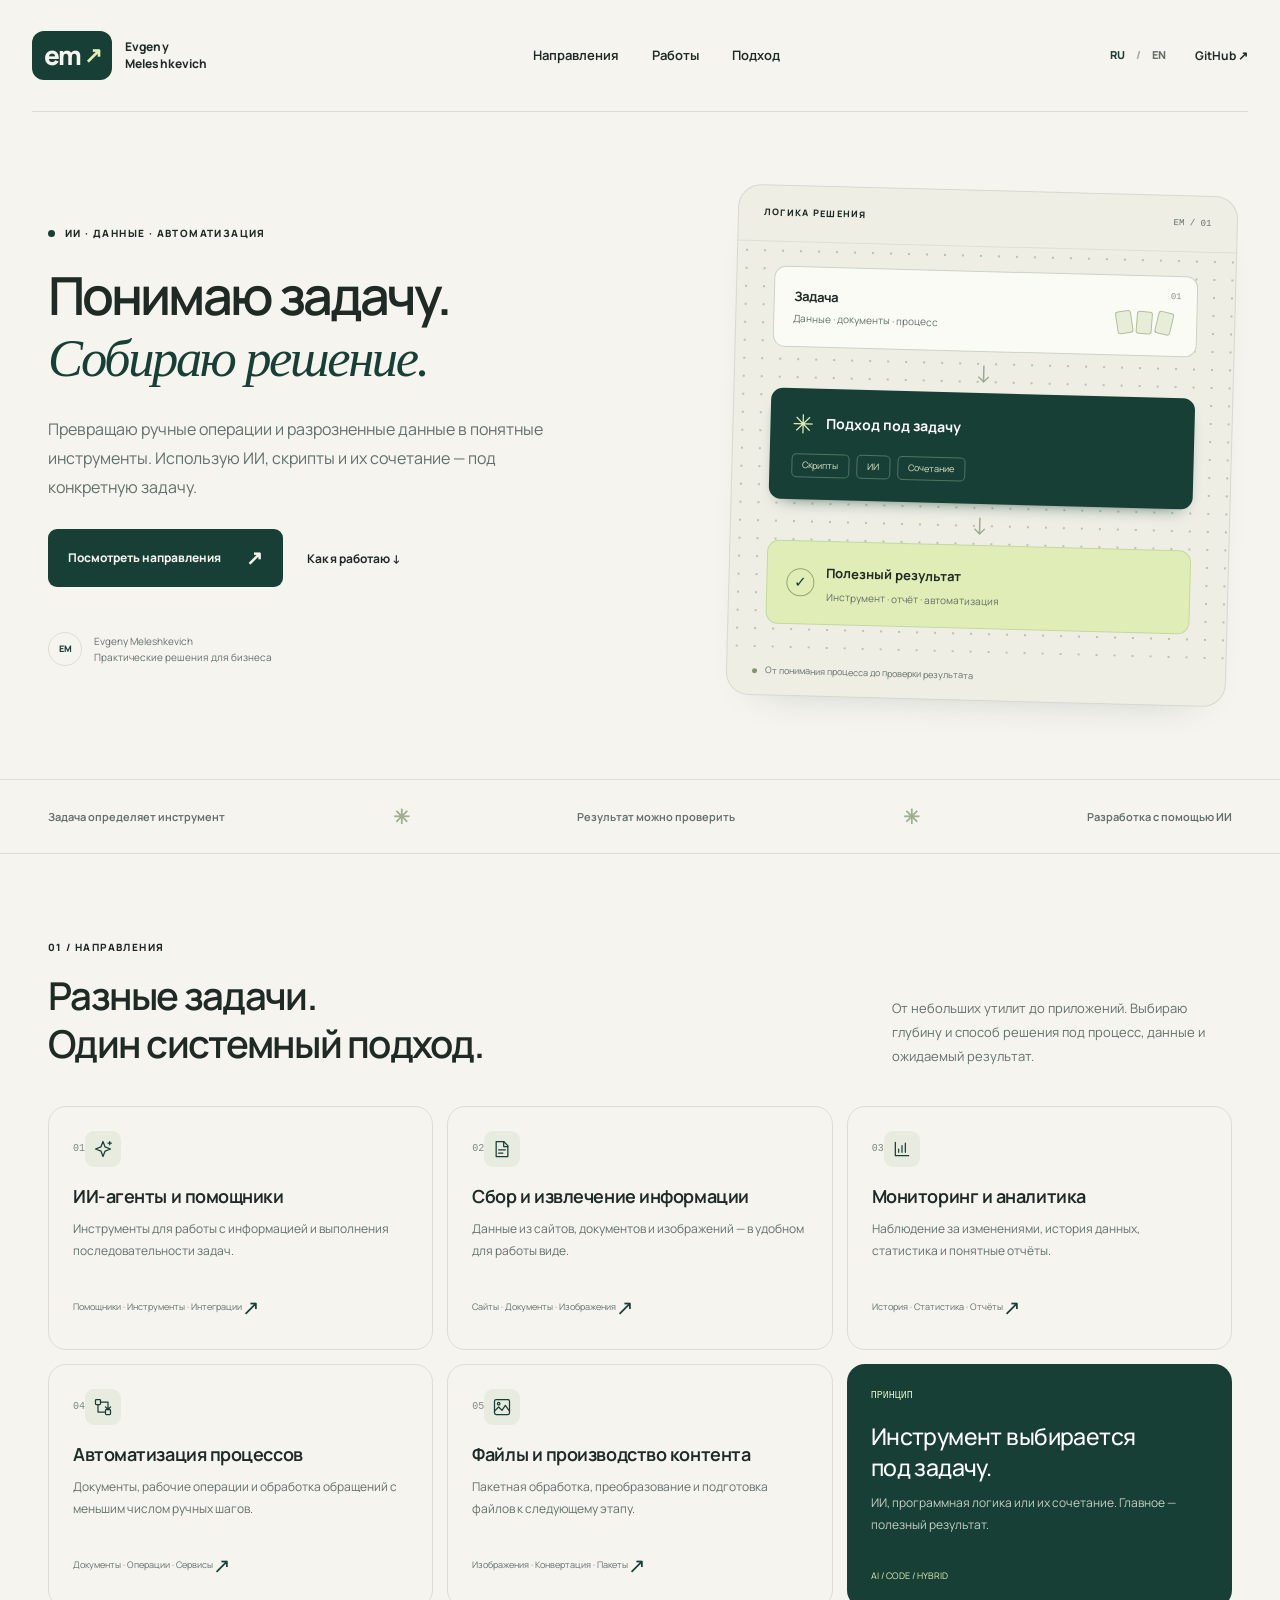
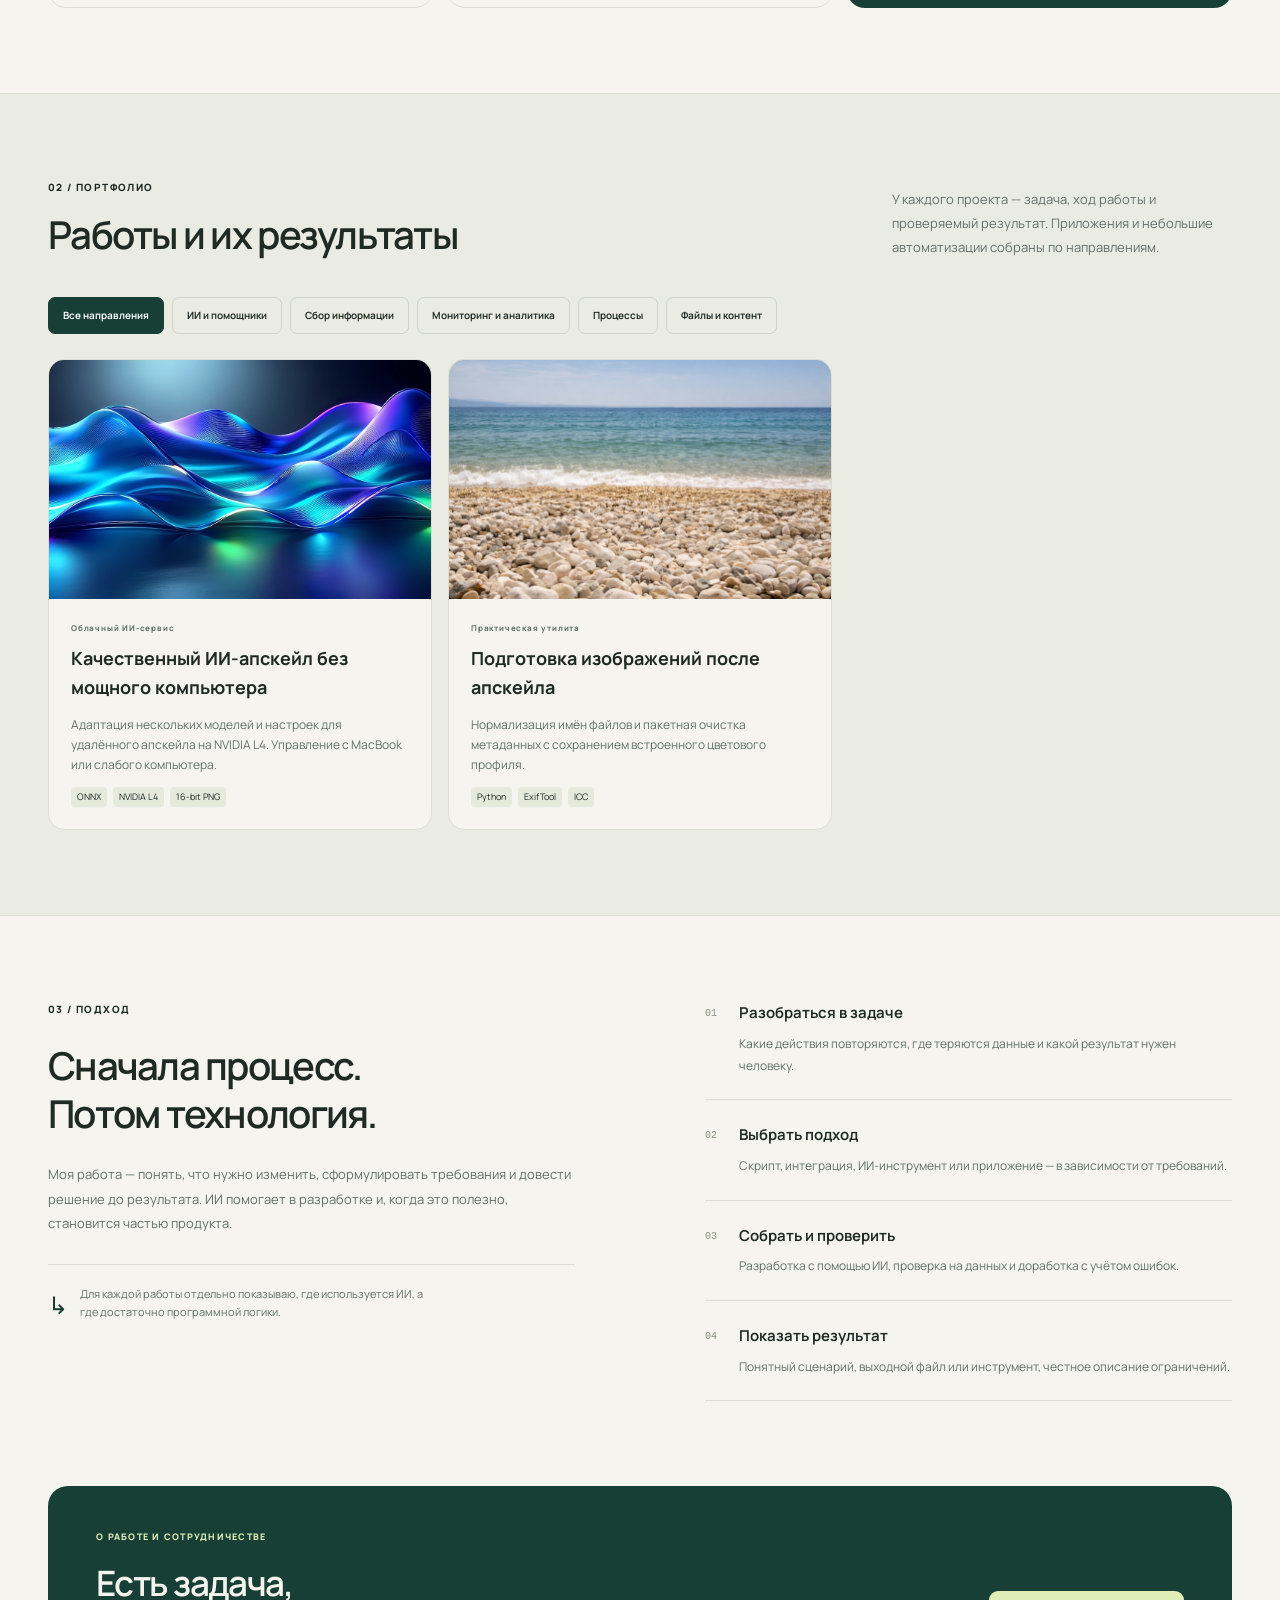
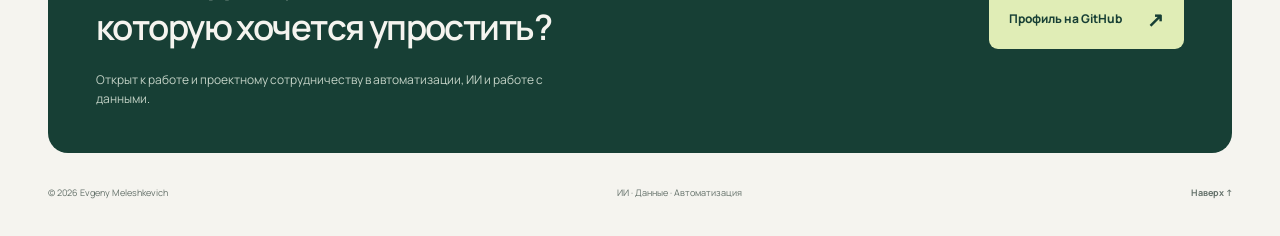
==== index.html @ fd805bd7 "Fix portfolio wording and add shared zoomable image viewer" ====
<!doctype html>
<html lang="ru"><head><meta charset="utf-8"><meta name="viewport" content="width=device-width,initial-scale=1"><meta name="theme-color" content="#f5f4ef"><title>Evgeny Meleshkevich — AI, Data & Automation</title><meta name="description" content="Евгений Мелешкевич. ИИ-инструменты, сбор данных, аналитика и автоматизация рабочих процессов."><link rel="canonical" href="https://evgeny-meleshkevich.github.io/"><link rel="icon" href="assets/favicon.svg" type="image/svg+xml"><link rel="stylesheet" href="style.css"><script src="projects.js" defer></script><script src="app.js" defer></script><link rel="stylesheet" href="image-viewer.css"><script src="image-viewer.js" defer></script></head>
<body><a class="skip" href="#main" data-i18n="skip">Перейти к содержимому</a>
<header class="header"><a class="brand" href="#" aria-label="Evgeny Meleshkevich"><span class="monogram">em<span>↗</span></span><span class="brand-name">Evgeny<br>Meleshkevich</span></a><nav aria-label="Главная навигация" id="navigation"><a href="#directions" data-i18n="navDirections">Направления</a><a href="#work" data-i18n="navWork">Работы</a><a href="#approach" data-i18n="navApproach">Подход</a></nav><div class="header-actions"><div class="languages" role="group" aria-label="Язык / Language"><button type="button" data-lang="ru" aria-pressed="true">RU</button><span>/</span><button type="button" data-lang="en" aria-pressed="false">EN</button></div><a class="github-link" href="https://github.com/evgeny-meleshkevich" target="_blank" rel="noopener noreferrer">GitHub ↗</a><button class="menu-button" type="button" aria-expanded="false" aria-controls="navigation" aria-label="Открыть меню">☰</button></div></header>
<main id="main"><section class="hero wrap"><div class="hero-copy"><div class="eyebrow"><span class="dot"></span><span data-i18n="eyebrow">ИИ · ДАННЫЕ · АВТОМАТИЗАЦИЯ</span></div><h1><span data-i18n="heroLine1">Понимаю задачу.</span><br><em data-i18n="heroLine2">Собираю решение.</em></h1><p class="intro" data-i18n="intro">Превращаю ручные операции и разрозненные данные в понятные инструменты. Использую ИИ, скрипты и их сочетание — под конкретную задачу.</p><div class="hero-actions"><a class="button primary" href="#directions"><span data-i18n="explore">Посмотреть направления</span><span>↗</span></a><a class="text-link" href="#approach" data-i18n="howWork">Как я работаю ↓</a></div><div class="hero-note"><span class="small-mark">EM</span><span data-i18n="heroNote">Evgeny Meleshkevich<br>Практические решения для бизнеса</span></div></div>
<div class="system-board" aria-label="Схема: задача, подход, результат"><div class="board-header"><span class="eyebrow" data-i18n="boardLabel">ЛОГИКА РЕШЕНИЯ</span><span class="board-index">EM / 01</span></div><div class="board-grid"><div class="flow-node input-node"><span class="node-number">01</span><strong data-i18n="input">Задача</strong><span data-i18n="inputSub">Данные · документы · процесс</span><div class="document-stack" aria-hidden="true"><i></i><i></i><i></i></div></div><div class="flow-connector" aria-hidden="true">↓</div><div class="engine-node"><div class="engine-title"><span class="engine-icon" aria-hidden="true">✳</span><strong data-i18n="engine">Подход под задачу</strong></div><div class="engine-options"><span data-i18n="scripts">Скрипты</span><span data-i18n="ai">ИИ</span><span data-i18n="hybrid">Сочетание</span></div></div><div class="flow-connector" aria-hidden="true">↓</div><div class="flow-node output-node"><span class="check-icon" aria-hidden="true">✓</span><div><strong data-i18n="output">Полезный результат</strong><span data-i18n="outputSub">Инструмент · отчёт · автоматизация</span></div></div></div><div class="board-footer"><span class="pulse" aria-hidden="true"></span><span data-i18n="boardFooter">От понимания процесса до проверки результата</span></div></div></section>
<div class="principle-strip"><div class="wrap strip-inner"><span data-i18n="principle1">Задача определяет инструмент</span><span class="star" aria-hidden="true">✳</span><span data-i18n="principle2">Результат можно проверить</span><span class="star" aria-hidden="true">✳</span><span data-i18n="principle3">Разработка с помощью ИИ</span></div></div>
<section class="section wrap" id="directions"><div class="section-heading"><div><p class="eyebrow" data-i18n="directionsEyebrow">01 / НАПРАВЛЕНИЯ</p><h2 data-i18n="directionsTitle">Разные задачи.<br>Один системный подход.</h2></div><p class="section-intro" data-i18n="directionsIntro">От небольших утилит до приложений. Выбираю глубину и способ решения под процесс, данные и ожидаемый результат.</p></div><div class="category-grid" id="categories"></div></section>
<section class="work-section" id="work"><div class="wrap section"><div class="section-heading"><div><p class="eyebrow" data-i18n="workEyebrow">02 / ПОРТФОЛИО</p><h2 data-i18n="workTitle">Работы и их результаты</h2></div><p class="section-intro" data-i18n="workIntro">У каждого проекта — задача, ход работы и проверяемый результат. Приложения и небольшие автоматизации собраны по направлениям.</p></div><div class="filters" id="filters" role="group" aria-label="Фильтр работ"></div><div id="project-list" class="project-list"></div><div id="empty-state" class="empty-state"><div class="empty-symbol" aria-hidden="true">↗</div><div><h3 id="empty-title" data-i18n="emptyTitle">Кейсы готовятся к публикации</h3><p id="empty-copy" data-i18n="emptyCopy">Здесь появятся описания работ, реальные экраны и результаты. Можно выбрать направление выше.</p></div><span class="empty-label" data-i18n="emptyLabel">ПОПОЛНЯЕТСЯ ПОЭТАПНО</span></div>
</div></section>
<section class="section wrap approach" id="approach"><div class="approach-intro"><p class="eyebrow" data-i18n="approachEyebrow">03 / ПОДХОД</p><h2 data-i18n="approachTitle">Сначала процесс.<br>Потом технология.</h2><p data-i18n="approachIntro">Моя работа — понять, что нужно изменить, сформулировать требования и довести решение до результата. ИИ помогает в разработке и, когда это полезно, становится частью продукта.</p><div class="method-note"><span aria-hidden="true">↳</span><p data-i18n="methodNote">Для каждой работы отдельно показываю, где используется ИИ, а где достаточно программной логики.</p></div></div><ol class="steps"><li><span>01</span><div><h3 data-i18n="step1Title">Разобраться в задаче</h3><p data-i18n="step1Copy">Какие действия повторяются, где теряются данные и какой результат нужен человеку.</p></div></li><li><span>02</span><div><h3 data-i18n="step2Title">Выбрать подход</h3><p data-i18n="step2Copy">Скрипт, интеграция, ИИ-инструмент или приложение — в зависимости от требований.</p></div></li><li><span>03</span><div><h3 data-i18n="step3Title">Собрать и проверить</h3><p data-i18n="step3Copy">Разработка с помощью ИИ, проверка на данных и доработка с учётом ошибок.</p></div></li><li><span>04</span><div><h3 data-i18n="step4Title">Показать результат</h3><p data-i18n="step4Copy">Понятный сценарий, выходной файл или инструмент, честное описание ограничений.</p></div></li></ol></section>
<section class="contact wrap"><div><p class="eyebrow" data-i18n="contactEyebrow">О РАБОТЕ И СОТРУДНИЧЕСТВЕ</p><h2 data-i18n="contactTitle">Есть задача,<br>которую хочется упростить?</h2><p data-i18n="contactCopy">Открыт к работе и проектному сотрудничеству в автоматизации, ИИ и работе с данными.</p></div><a class="button primary" href="https://github.com/evgeny-meleshkevich" target="_blank" rel="noopener noreferrer"><span data-i18n="githubProfile">Профиль на GitHub</span><span>↗</span></a></section></main>
<footer class="wrap footer"><span>© 2026 Evgeny Meleshkevich</span><span data-i18n="footerLabel">ИИ · Данные · Автоматизация</span><a href="#" data-i18n="backTop">Наверх ↑</a></footer>
<dialog id="format-dialog" aria-labelledby="dialog-title"><div class="dialog-header"><span class="eyebrow" data-i18n="dialogLabel">СТРУКТУРА БУДУЩЕГО КЕЙСА</span><button id="close-dialog" type="button" aria-label="Закрыть">✕</button></div><h2 id="dialog-title"></h2><p id="dialog-description"></p><ol id="dialog-steps"></ol><p class="dialog-footnote" data-i18n="dialogFootnote">Это пример структуры. Здесь нет вымышленных клиентов, показателей или результатов.</p></dialog><noscript><p class="wrap">JavaScript is required for category filters and language switching. / Для фильтров и переключения языка нужен JavaScript.</p></noscript></body></html>
---- style.css ----
@import url('https://fonts.googleapis.com/css2?family=Manrope:wght@400;500;600;650;700;750;800&display=swap');

:root{
--paper:#f5f4ef;
--ink:#202a25;
--muted:#637069;
--green:#173f35;
--lime:#e0edb6;
--line:#dcded5;
--white:#fff;
--radius:18px}
*{
box-sizing:border-box}
html{
scroll-behavior:smooth;
scroll-padding-top:100px}
body{
margin:0;
background:var(--paper);
color:var(--ink);
font-family:Manrope,Arial,sans-serif;
font-size:15px;
line-height:1.65}
button,a{
-webkit-tap-highlight-color:transparent}
button{
font:inherit;
color:inherit;
cursor:pointer}
a{
color:inherit;
text-decoration:none}
button:focus-visible,a:focus-visible{
outline:3px solid #b78035;
outline-offset:5px}
button{
touch-action:manipulation}
.wrap{
width:min(1240px,calc(100% - 96px));
margin:auto}
.header{
width:min(1344px,calc(100% - 64px));
margin:auto;
display:flex;
align-items:center;
justify-content:space-between;
height:112px;
border-bottom:1px solid var(--line);
gap:30px}
.brand{
display:flex;
align-items:center;
gap:13px}
.monogram{
display:flex;
align-items:center;
gap:4px;
font-size:26px;
font-weight:800;
letter-spacing:-2px;
background:var(--green);
color:var(--paper);
padding:0 12px;
border-radius:12px;
height:49px}
.monogram span{
color:var(--lime);
font-size:22px}
.brand-name{
font-size:12px;
font-weight:750;
line-height:1.4;
letter-spacing:.01em}
nav{
display:flex;
gap:33px;
font-size:13px;
font-weight:650}
nav a:hover,.text-link:hover,.footer a:hover{
color:#39765c}
.header-actions{
display:flex;
align-items:center;
gap:25px}
.languages{
display:flex;
align-items:center;
gap:7px;
font-size:11px;
font-weight:800}
.languages button{
padding:7px 4px;
background:none;
border:none;
color:var(--muted)}
.languages button[aria-pressed=true]{
color:var(--green)}
.languages span{
color:#a1a89c}
.github-link{
font-weight:700;
font-size:12px}
.menu-button{
display:none;
border:1px solid var(--line);
background:transparent;
border-radius:8px;
width:40px;
height:40px}
.skip{
position:fixed;
left:16px;
top:-80px;
padding:10px 16px;
background:var(--green);
color:white;
z-index:20}
.skip:focus{
top:16px}
.hero{
display:grid;
grid-template-columns:1.23fr 1fr;
gap:70px;
padding-top:78px;
padding-bottom:78px;
align-items:center}
.eyebrow{
font-size:10px;
font-weight:800;
letter-spacing:.14em;
text-transform:uppercase;
margin:0 0 24px;
display:flex;
align-items:center;
gap:10px}
.dot{
height:7px;
width:7px;
background:var(--green);
border-radius:50%}
h1{
font-size:clamp(42px,4.1vw,61px);
letter-spacing:-.055em;
line-height:1.16;
font-weight:600;
margin:0 0 26px}
h1 em{
font-family:Georgia,serif;
font-weight:400;
letter-spacing:-.045em;
color:var(--green)}
.intro{
color:var(--muted);
font-size:16px;
max-width:520px;
line-height:1.8;
margin:0 0 28px}
.hero-actions{
display:flex;
align-items:center;
gap:24px}
.button{
display:inline-flex;
align-items:center;
justify-content:space-between;
gap:25px;
border-radius:9px;
padding:15px 20px;
font-size:12px;
font-weight:750;
line-height:1.4;
transition:transform .2s,background .2s}
.button.primary{
background:var(--green);
color:var(--paper)}
.button:hover{
transform:translateY(-2px);
background:#285646}
.button span:last-child{
font-size:20px}
.text-link{
font-size:12px;
font-weight:700}
.hero-note{
margin-top:45px;
display:flex;
align-items:center;
gap:12px;
font-size:10px;
color:var(--muted);
line-height:1.6}
.small-mark{
height:34px;
width:34px;
border:1px solid var(--line);
border-radius:50%;
display:grid;
place-items:center;
font-size:9px;
font-weight:800;
color:var(--green)}
.system-board{
border:1px solid #d6d9ce;
border-radius:23px;
background:#eeeee5;
overflow:hidden;
transform:rotate(1.5deg);
box-shadow:0 20px 45px -35px #263d3155}
.board-header,.board-footer{
display:flex;
justify-content:space-between;
align-items:center;
padding:20px 25px}
.board-header{
border-bottom:1px solid #dce0d1}
.board-header .eyebrow{
margin:0;
font-size:9px}
.board-index{
font-size:9px;
font-family:monospace;
color:var(--muted)}
.board-grid{
padding:24px 37px;
background-image:radial-gradient(#b8c2b1 1px,transparent 1px);
background-size:18px 18px;
display:flex;
flex-direction:column;
align-items:center}
.flow-node{
width:100%;
position:relative;
border:1px solid #cbd4c5;
border-radius:12px;
padding:19px;
background:#fafbf5;
display:flex;
flex-direction:column}
.flow-node strong{
font-size:13px}
.flow-node span:not(.node-number):not(.check-icon){
font-size:10px;
color:var(--muted);
display:block;
margin-top:3px}
.node-number{
font-family:monospace;
color:#8a9588;
font-size:9px;
position:absolute;
right:15px;
top:13px}
.document-stack{
position:absolute;
right:24px;
bottom:21px;
display:flex;
gap:4px}
.document-stack i{
width:16px;
height:23px;
border:1px solid #b2be9d;
background:#e8edda;
border-radius:3px;
transform:rotate(-10deg)}
.document-stack i:nth-child(2){
transform:rotate(3deg)}
.document-stack i:nth-child(3){
transform:rotate(12deg)}
.flow-connector{
font-size:24px;
line-height:1.7;
color:#9baa92}
.engine-node{
background:var(--green);
color:var(--white);
border-radius:12px;
width:100%;
padding:22px;
box-shadow:0 8px 18px -12px var(--green)}
.engine-title{
display:flex;
align-items:center;
gap:12px;
font-size:14px}
.engine-icon{
font-size:26px;
color:var(--lime);
line-height:1}
.engine-options{
display:flex;
gap:7px;
margin-top:17px;
flex-wrap:wrap}
.engine-options span{
font-size:9px;
border:1px solid #537264;
border-radius:5px;
padding:4px 10px;
color:#dbe6cc}
.output-node{
display:flex;
flex-direction:row;
gap:12px;
align-items:center;
background:var(--lime);
border-color:#c7d7a0}
.check-icon{
width:28px;
height:28px;
border:1px solid #91aa68;
border-radius:50%;
display:grid;
place-items:center;
color:var(--green);
font-size:15px}
.board-footer{
justify-content:flex-start;
gap:8px;
font-size:9px;
color:var(--muted);
padding:16px 25px}
.pulse{
height:5px;
width:5px;
border-radius:50%;
background:#7c9862}
.principle-strip{
border-top:1px solid var(--line);
border-bottom:1px solid var(--line)}
.strip-inner{
display:flex;
justify-content:space-between;
align-items:center;
gap:20px;
padding-top:20px;
padding-bottom:20px;
font-size:11px;
font-weight:650;
color:var(--muted)}
.star{
font-size:20px;
color:#a1af91}
.section{
padding-top:85px;
padding-bottom:85px}
.section-heading{
display:flex;
align-items:flex-end;
justify-content:space-between;
gap:70px;
margin-bottom:38px}
.section-heading .eyebrow{
margin-bottom:16px}
h2{
font-size:clamp(29px,3vw,41px);
letter-spacing:-.045em;
font-weight:600;
line-height:1.25;
margin:0}
.section-intro{
max-width:340px;
font-size:13px;
color:var(--muted);
margin:0;
line-height:1.85}
.category-grid{
display:grid;
grid-template-columns:repeat(3,1fr);
gap:14px}
.category-card{
border:1px solid var(--line);
background:transparent;
text-align:left;
border-radius:var(--radius);
padding:24px;
min-height:244px;
display:flex;
flex-direction:column;
transition:background .2s,transform .2s,border-color .2s}
.category-card:hover{
background:#fff;
transform:translateY(-3px);
border-color:#96ad99}
.category-top{
display:flex;
align-items:center;
justify-content:space-between}
.category-number{
font-family:monospace;
font-size:10px;
color:#7d8a7f}
.category-icon{
width:36px;
height:36px;
background:#e8ebe0;
border-radius:9px;
display:grid;
place-items:center;
color:var(--green)}
.category-icon svg{
width:20px;
height:20px}
.category-card h3{
font-size:18px;
line-height:1.4;
letter-spacing:-.025em;
margin:17px 0 9px;
font-weight:650}
.category-card p{
font-size:12px;
color:var(--muted);
margin:0;
line-height:1.8}
.category-bottom{
margin-top:auto;
padding-top:18px;
display:flex;
align-items:center;
justify-content:space-between;
font-size:9px;
color:var(--muted)}
.category-bottom span:last-child{
font-size:21px;
color:var(--green)}
.category-note{
border:none;
background:var(--green);
color:white;
cursor:default}
.category-note:hover{
background:var(--green);
transform:none}
.category-note .category-number{
color:var(--lime)}
.category-note h3{
font-size:23px;
line-height:1.35;
font-weight:500}
.category-note p{
color:#c3d1c6}
.category-note .category-bottom{
color:var(--lime)}
.work-section{
background:#eaece3;
border-block:1px solid var(--line)}
.filters{
display:flex;
gap:8px;
flex-wrap:wrap;
margin-bottom:25px}
.filter{
border:1px solid #cdd3c6;
border-radius:7px;
background:transparent;
padding:9px 14px;
font-size:10px;
font-weight:650}
.filter[aria-pressed=true]{
background:var(--green);
color:white;
border-color:var(--green)}
.filter:hover{
border-color:var(--green)}
.empty-state{
border:1px dashed #bdc7b5;
display:flex;
align-items:center;
padding:26px;
gap:20px;
border-radius:14px}
.empty-symbol{
width:45px;
height:45px;
flex-shrink:0;
background:#dde3d4;
border-radius:12px;
font-size:25px;
display:grid;
place-items:center;
color:var(--green)}
.empty-state h3{
font-size:15px;
font-weight:650;
margin:0 0 4px}
.empty-state p{
font-size:11px;
color:var(--muted);
margin:0}
.empty-label{
margin-left:auto;
font-size:8px;
letter-spacing:.1em;
color:var(--muted);
white-space:nowrap}
.format-heading{
display:flex;
justify-content:space-between;
align-items:center;
gap:25px;
margin:43px 0 17px}
.format-heading h3{
margin:0;
font-size:14px;
font-weight:650}
.format-heading>span{
font-size:10px;
color:var(--muted)}
.format-grid{
display:grid;
grid-template-columns:1.25fr 1fr 1fr;
gap:16px}
.format-card{
padding:0;
border:1px solid #d0d6c8;
border-radius:16px;
text-align:left;
overflow:hidden;
background:#f8f9f3;
transition:transform .2s,box-shadow .2s;
display:flex;
flex-direction:column}
.format-card:hover{
transform:translateY(-4px);
box-shadow:0 10px 24px -15px #173f3555}
.sample-visual{
height:185px;
position:relative;
overflow:hidden;
display:flex;
align-items:center;
justify-content:center;
gap:15px}
.visual-label{
position:absolute;
bottom:10px;
left:15px;
font-size:7px;
letter-spacing:.12em;
color:#687c62}
.case-visual{
background:#dae3cc;
padding:25px 25px 31px;
gap:0}
.mini-sidebar{
width:36px;
height:100%;
background:#21493d;
border-radius:7px 0 0 7px;
padding:15px 9px;
display:flex;
flex-direction:column;
gap:10px}
.mini-sidebar i{
width:100%;
height:4px;
background:#608371;
border-radius:3px}
.mini-sidebar i:first-child{
background:#c8d9a0;
width:12px;
height:12px;
margin-bottom:8px}
.mini-main{
height:100%;
width:78%;
background:#f8faf3;
padding:15px;
border-radius:0 7px 7px 0}
.mini-title{
height:6px;
width:50%;
background:#becbb1;
border-radius:3px}
.mini-stats{
display:flex;
gap:7px;
margin:13px 0}
.mini-stats i{
height:25px;
width:33%;
background:#e4ebd8;
border-radius:4px}
.mini-chart{
display:flex;
align-items:flex-end;
gap:6px;
height:38px}
.mini-chart i{
background:#779663;
width:12%;
height:50%;
border-radius:2px 2px 0 0}
.mini-chart i:nth-child(2n){
height:65%}
.mini-chart i:nth-child(3n){
height:88%}
.mini-chart i:last-child{
height:100%;
background:var(--green)}
.integration-visual{
background:#e1e6e3}
.connector-box{
width:60px;
height:60px;
border:1px solid #aabcae;
background:#f9fbf7;
border-radius:14px;
display:grid;
place-items:center;
font-size:13px;
font-weight:800;
box-shadow:0 8px 16px -12px #173f3577}
.connector-box.final{
background:var(--green);
color:var(--lime);
font-size:30px;
border:none}
.connector-arrow{
font-size:22px;
color:#8b9e82}
.utility-visual{
background:#eee6d8;
gap:10px}
.file-icons{
display:flex;
gap:4px;
color:#8f9479;
font-size:35px;
line-height:1}
.utility-check{
width:46px;
height:46px;
border-radius:50%;
background:#d2dab8;
display:grid;
place-items:center;
font-size:24px;
color:var(--green)}
.format-content{
padding:22px;
flex:1}
.meta{
display:flex;
justify-content:space-between;
font-size:8px;
font-weight:750;
letter-spacing:.1em;
color:var(--muted)}
.format-content h4{
display:flex;
justify-content:space-between;
gap:10px;
font-size:16px;
font-weight:650;
line-height:1.45;
letter-spacing:-.02em;
margin:13px 0 9px}
.format-content h4>span:last-child{
font-weight:400;
font-size:20px}
.format-content p{
font-size:11px;
color:var(--muted);
margin:0 0 17px;
line-height:1.8}
.preview-link{
font-size:10px;
font-weight:700;
color:var(--green)}
.approach{
display:grid;
grid-template-columns:1fr 1fr;
gap:130px}
.approach-intro>p:not(.eyebrow){
font-size:13px;
color:var(--muted);
margin-top:24px;
line-height:1.9}
.method-note{
display:flex;
gap:12px;
border-top:1px solid var(--line);
margin-top:28px;
padding-top:20px;
font-size:11px;
color:var(--muted)}
.method-note>span{
font-size:24px;
color:var(--green)}
.method-note p{
margin:0;
max-width:360px}
.steps{
list-style:none;
margin:0;
padding:0}
.steps li{
display:flex;
gap:22px;
border-bottom:1px solid var(--line);
padding:23px 0}
.steps li:first-child{
padding-top:0}
.steps li>span{
font-family:monospace;
font-size:10px;
color:#87927c;
margin-top:5px}
.steps h3{
margin:0 0 7px;
font-size:15px;
font-weight:650}
.steps p{
margin:0;
font-size:12px;
color:var(--muted);
line-height:1.8}
.contact{
background:var(--green);
color:var(--paper);
border-radius:20px;
padding:44px 48px;
display:flex;
align-items:center;
justify-content:space-between;
gap:40px}
.contact .eyebrow{
color:var(--lime);
margin-bottom:17px;
font-size:9px}
.contact h2{
font-size:35px}
.contact p:not(.eyebrow){
font-size:12px;
max-width:500px;
color:#c3d2c6;
margin:20px 0 0}
.contact .button.primary{
background:var(--lime);
color:var(--green);
flex-shrink:0}
.contact .button:hover{
background:#ecf5d2}
.footer{
display:flex;
justify-content:space-between;
gap:20px;
padding-top:33px;
padding-bottom:35px;
font-size:9px;
color:var(--muted)}
.footer a{
font-weight:700}
dialog{
border:1px solid var(--line);
border-radius:20px;
background:var(--paper);
padding:30px;
width:min(650px,calc(100% - 32px));
max-height:85vh;
overflow:auto;
color:var(--ink);
box-shadow:0 30px 100px #0003}
dialog::backdrop{
background:#142a23aa;
backdrop-filter:blur(5px)}
.dialog-header{
display:flex;
justify-content:space-between;
align-items:center;
gap:15px;
margin-bottom:22px}
.dialog-header .eyebrow{
margin:0;
font-size:9px}
.dialog-header button{
background:transparent;
border:1px solid var(--line);
border-radius:7px;
width:35px;
height:35px}
.dialog-header+h2{
font-size:28px}
#dialog-description{
font-size:13px;
color:var(--muted)}
#dialog-steps{
list-style:none;
counter-reset:case;
padding:0;
margin:25px 0}
#dialog-steps li{
counter-increment:case;
border-top:1px solid var(--line);
padding:12px 0;
display:grid;
grid-template-columns:25px 1fr;
gap:10px;
font-size:12px}
#dialog-steps li:before{
content:counter(case,decimal-leading-zero);
color:#839076;
font-size:10px;
font-family:monospace;
padding-top:2px}
#dialog-steps strong{
display:block;
color:var(--green);
margin-bottom:3px}
#dialog-steps p{
margin:0;
color:var(--muted)}
.dialog-footnote{
border-top:1px solid var(--line);
padding-top:14px;
font-size:10px;
color:var(--muted)}
.project-list{
display:grid;
grid-template-columns:repeat(3,1fr);
gap:16px}
.project-list:empty{
display:none}
.project-card{
border:1px solid var(--line);
border-radius:16px;
overflow:hidden;
background:var(--paper)}
.project-card img{
width:100%;
aspect-ratio:16/10;
object-fit:cover;
display:block}
.project-card-content{
padding:22px}
.project-card h3{
font-size:18px;
margin:10px 0}
.project-card p{
font-size:12px;
color:var(--muted)}
.project-tags{
display:flex;
gap:6px;
flex-wrap:wrap;
font-size:9px}
.project-tags span{
background:#e5eadc;
border-radius:4px;
padding:3px 6px}
[hidden]{
display:none!important}

@media(min-width:1550px){
.hero{
padding-block:95px;
gap:110px}
h1{
font-size:66px}
.system-board{
max-width:480px;
justify-self:end;
width:100%}
}
@media(max-width:1050px){
.wrap{
width:calc(100% - 64px)}
.hero{
gap:35px;
padding-block:60px}
h1{
font-size:43px}
.hero-actions{
gap:15px;
flex-wrap:wrap}
.intro{
font-size:14px}
.category-grid{
grid-template-columns:repeat(2,1fr)}
.approach{
gap:60px}
.board-grid{
padding:20px}
.format-content{
padding:17px}
.format-content h4{
font-size:14px}
.header{
gap:20px}
nav{
gap:20px}
}
@media(max-width:760px){
.header{
height:84px;
width:calc(100% - 40px);
position:relative}
.brand-name{
font-size:10px}
.monogram{
height:40px;
font-size:22px;
border-radius:9px;
padding:0 9px}
.monogram span{
font-size:17px}
.header-actions{
gap:12px}
.github-link{
display:none}
.menu-button{
display:block}
nav{
display:none;
position:absolute;
top:77px;
left:0;
right:0;
background:var(--paper);
padding:20px;
border:1px solid var(--line);
border-radius:12px;
z-index:5;
box-shadow:0 12px 25px #0001}
nav.open{
display:flex;
flex-direction:column}
.wrap{
width:calc(100% - 40px)}
.hero{
grid-template-columns:1fr;
gap:38px;
padding-top:46px;
padding-bottom:48px}
h1{
font-size:clamp(34px,7.3vw,52px)}
.hero .eyebrow{
font-size:8px;
margin-bottom:20px}
.intro{
font-size:14px;
max-width:550px}
.hero-note{
margin-top:26px}
.system-board{
transform:none;
width:100%;
max-width:500px;
justify-self:center}
.board-grid{
padding:20px 27px}
.board-header .eyebrow{
margin:0}
.strip-inner{
gap:8px;
flex-wrap:wrap;
justify-content:center;
font-size:9px;
padding-block:14px}
.star{
font-size:14px}
.strip-inner span:last-child{
display:none}
.strip-inner .star:last-of-type{
display:none}
.section{
padding-block:52px}
.section-heading{
display:block;
margin-bottom:26px}
.section-intro{
max-width:550px;
margin-top:18px;
font-size:12px}
.section-heading .eyebrow{
font-size:9px}
.category-grid{
gap:10px}
.category-card{
padding:17px;
min-height:238px}
.category-card h3{
font-size:15px}
.category-card p{
font-size:11px}
.category-bottom{
font-size:8px}
.category-icon{
width:31px;
height:31px}
.category-note h3{
font-size:20px}
.filter{
font-size:9px;
padding:8px 11px}
.empty-state{
padding:20px;
gap:13px;
align-items:flex-start}
.empty-state h3{
font-size:13px}
.empty-state p{
font-size:11px}
.empty-label{
display:none}
.empty-symbol{
width:34px;
height:34px;
font-size:20px}
.format-heading{
align-items:flex-start;
flex-direction:column;
gap:6px;
margin-top:30px}
.format-grid{
grid-template-columns:1fr}
.format-card{
display:grid;
grid-template-columns:125px 1fr}
.sample-visual{
height:100%;
min-height:176px;
gap:7px}
.case-visual{
padding:20px 12px 30px;
gap:0}
.mini-sidebar{
width:20px;
padding:10px 5px}
.mini-main{
width:65%;
padding:10px 6px}
.mini-stats{
gap:3px}
.mini-stats i{
height:20px}
.mini-chart{
gap:2px}
.connector-box{
width:37px;
height:37px;
border-radius:9px;
font-size:9px}
.connector-box.final{
font-size:20px}
.connector-arrow{
font-size:17px}
.file-icons{
font-size:20px;
gap:0}
.utility-check{
width:25px;
height:25px;
font-size:17px}
.visual-label{
font-size:5px;
left:8px;
right:8px;
bottom:10px}
.format-content{
padding:17px}
.format-content h4{
font-size:15px}
.meta{
font-size:7px}
.format-content p{
font-size:11px;
margin-bottom:11px}
.preview-link{
font-size:9px}
.approach{
grid-template-columns:1fr;
gap:30px}
.approach h2{
font-size:32px}
.contact{
padding:30px 25px;
flex-direction:column;
align-items:flex-start;
gap:25px}
.contact h2{
font-size:28px}
.footer{
flex-wrap:wrap;
font-size:8px}
.footer>span:nth-child(2){
display:none}
.project-list{
grid-template-columns:1fr}
.dialog-header .eyebrow{
font-size:7px}
dialog{
padding:22px}
#dialog-title{
font-size:25px}
}

@media(max-width:360px){
.category-grid{
grid-template-columns:1fr}
.format-card{
grid-template-columns:100px 1fr}
.hero-actions{
align-items:flex-start;
flex-direction:column}
.strip-inner{
font-size:8px}
.header-actions{
gap:5px}
}

@media(prefers-reduced-motion:reduce){
html{
scroll-behavior:auto}
*,*:before,*:after{
transition:none!important;
animation:none!important}
}
---- image-viewer.css ----
.viewable-image{cursor:zoom-in}.viewable-image:focus-visible{outline:3px solid #173f35;outline-offset:4px}.image-viewer{position:fixed;inset:0;width:calc(100vw - 48px);height:calc(100dvh - 48px);max-width:1600px;max-height:none;padding:0;margin:auto;border:1px solid #526b5c;border-radius:16px;background:#101e18;color:#eef2e9;overflow:hidden;box-shadow:0 20px 100px #0008}.image-viewer::backdrop{background:#07120dde;backdrop-filter:blur(8px)}.iv-panel{height:100%;display:flex;flex-direction:column}.iv-toolbar{display:flex;align-items:center;gap:10px;padding:13px 18px;border-bottom:1px solid #364c40;flex-shrink:0}.iv-toolbar button{background:#203c2e;border:1px solid #506456;border-radius:8px;color:white;padding:9px 13px;font:inherit;cursor:pointer;min-width:40px}.iv-toolbar button:hover{background:#365c43}.iv-toolbar button:focus-visible{outline:2px solid #e0edb6;outline-offset:2px}.iv-toolbar button:disabled{opacity:.4;cursor:default}.iv-toolbar [data-iv=close]{background:#e0edb6;color:#173f35;font-weight:700}.iv-counter,.iv-zoom{font-size:12px;min-width:45px;text-align:center;font-variant-numeric:tabular-nums}.iv-spacer{flex:1}.iv-stage{position:relative;flex:1;min-height:0;overflow:hidden;touch-action:none;cursor:grab}.iv-stage:active{cursor:grabbing}.iv-image{position:absolute;left:50%;top:50%;max-width:none;max-height:none;object-fit:contain;user-select:none}.iv-caption{padding:13px 25px 0;margin:0;font-size:13px;line-height:1.6;flex-shrink:0}.iv-help{padding:7px 25px 15px;margin:0;font-size:11px;color:#bdcdbd;flex-shrink:0}.comparison-open{display:flex;gap:12px;flex-wrap:wrap;margin-top:16px}.comparison-open button{border:1px solid var(--line);background:transparent;border-radius:9px;padding:10px 14px;color:var(--green);font:inherit;font-size:12px;cursor:pointer}@media(max-width:600px){.image-viewer{width:100vw;height:100dvh;border-radius:0;border:0}.iv-toolbar{padding:10px 8px;gap:5px}.iv-toolbar button{padding:8px;min-width:32px;font-size:12px}.iv-counter,.iv-zoom{min-width:35px;font-size:10px}.iv-caption{padding:12px 15px 0;font-size:12px}.iv-help{padding:6px 15px 13px;font-size:10px}}
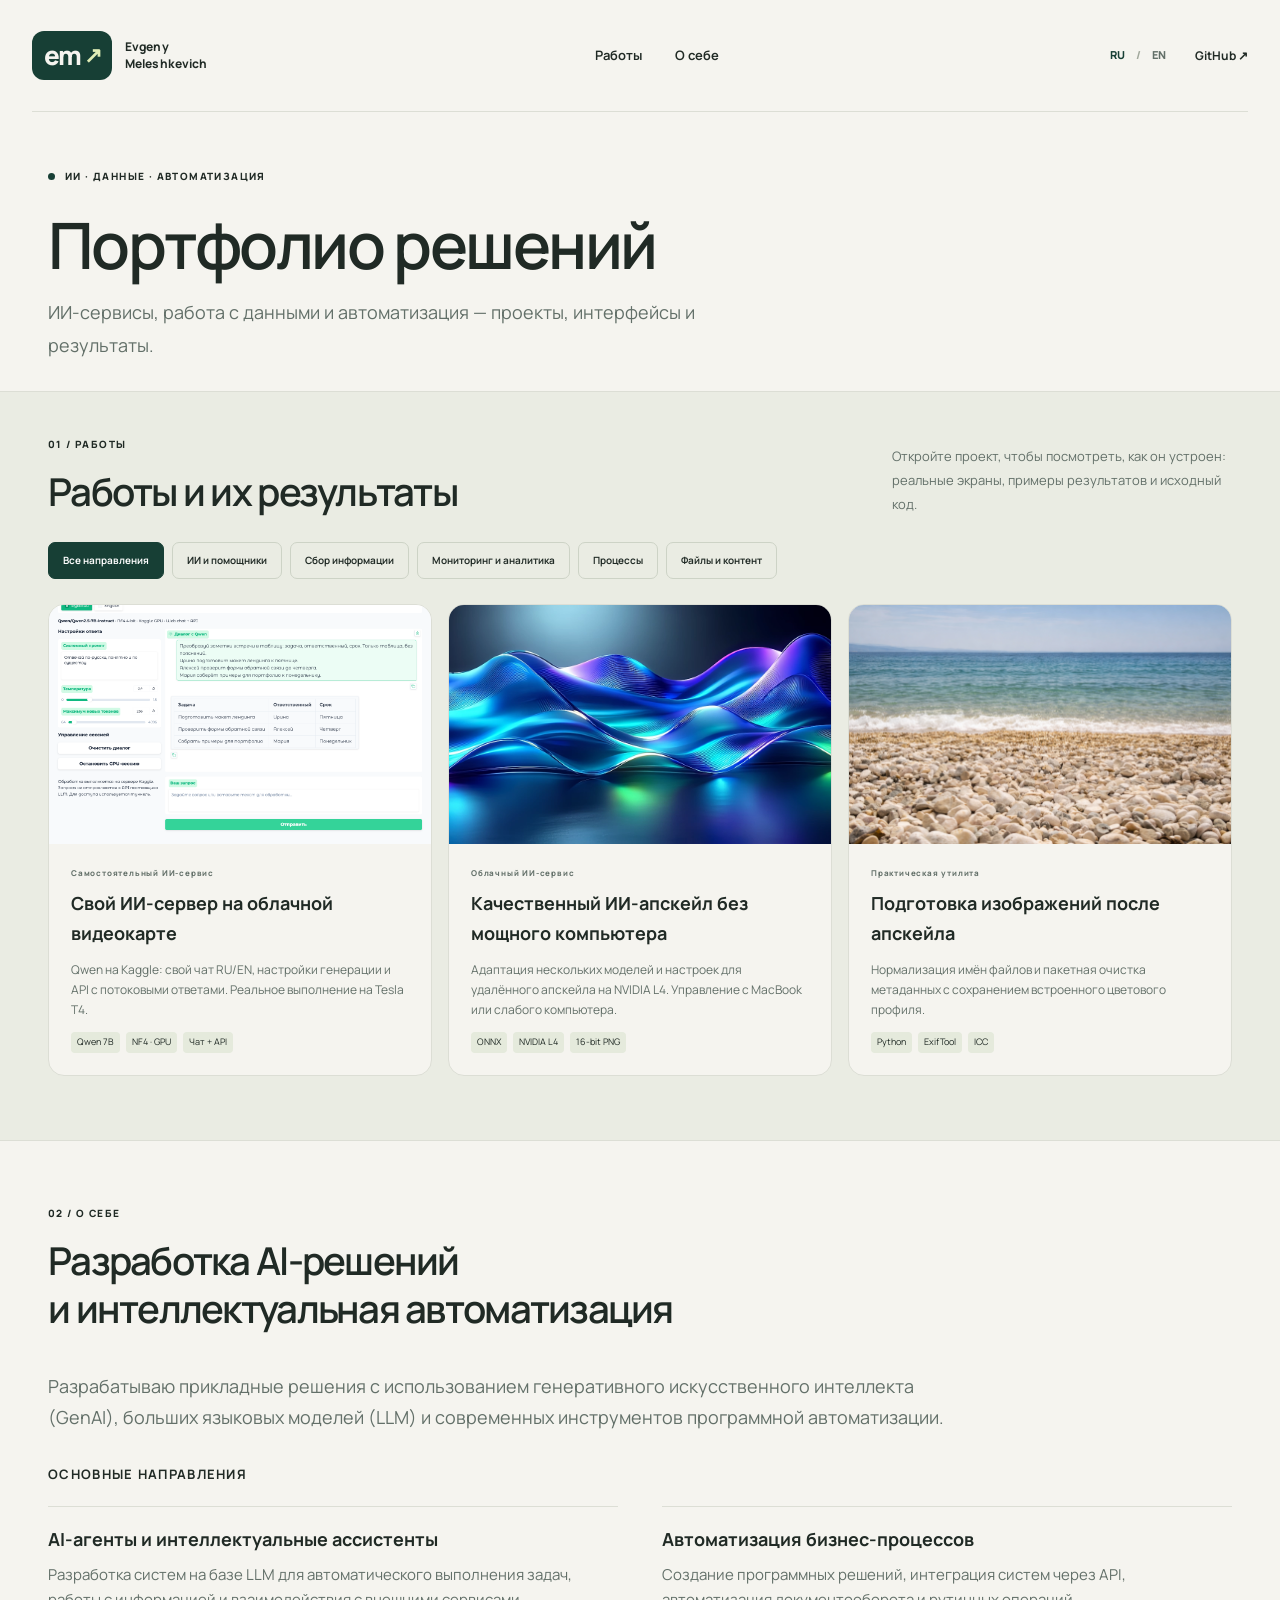
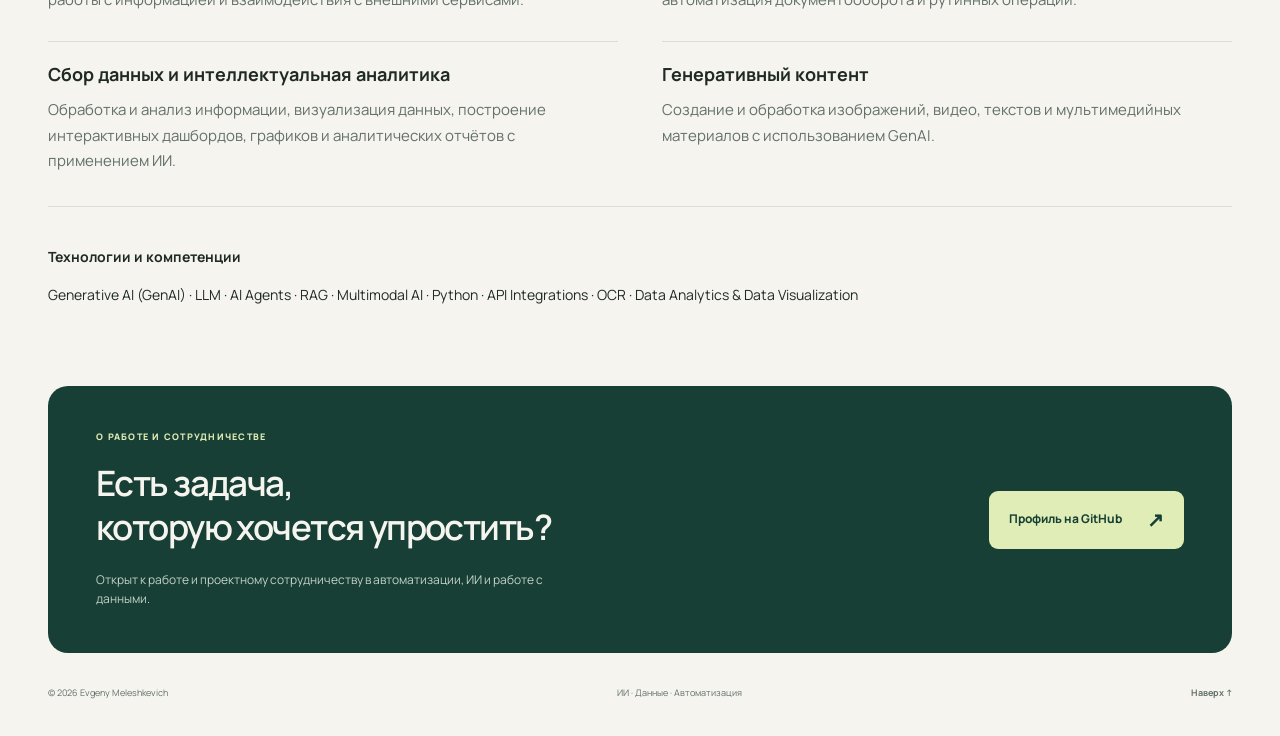
==== commit 4df8ff6a: "Prioritize projects and replace approach copy with concise RU/EN profile" ====
--- a/index.html
+++ b/index.html
@@ -1,14 +1,16 @@
 <!doctype html>
 <html lang="ru"><head><meta charset="utf-8"><meta name="viewport" content="width=device-width,initial-scale=1"><meta name="theme-color" content="#f5f4ef"><title>Evgeny Meleshkevich — AI, Data & Automation</title><meta name="description" content="Евгений Мелешкевич. ИИ-инструменты, сбор данных, аналитика и автоматизация рабочих процессов."><link rel="canonical" href="https://evgeny-meleshkevich.github.io/"><link rel="icon" href="assets/favicon.svg" type="image/svg+xml"><link rel="stylesheet" href="style.css"><script src="projects.js" defer></script><script src="app.js" defer></script><link rel="stylesheet" href="image-viewer.css"><script src="image-viewer.js" defer></script></head>
 <body><a class="skip" href="#main" data-i18n="skip">Перейти к содержимому</a>
-<header class="header"><a class="brand" href="#" aria-label="Evgeny Meleshkevich"><span class="monogram">em<span>↗</span></span><span class="brand-name">Evgeny<br>Meleshkevich</span></a><nav aria-label="Главная навигация" id="navigation"><a href="#directions" data-i18n="navDirections">Направления</a><a href="#work" data-i18n="navWork">Работы</a><a href="#approach" data-i18n="navApproach">Подход</a></nav><div class="header-actions"><div class="languages" role="group" aria-label="Язык / Language"><button type="button" data-lang="ru" aria-pressed="true">RU</button><span>/</span><button type="button" data-lang="en" aria-pressed="false">EN</button></div><a class="github-link" href="https://github.com/evgeny-meleshkevich" target="_blank" rel="noopener noreferrer">GitHub ↗</a><button class="menu-button" type="button" aria-expanded="false" aria-controls="navigation" aria-label="Открыть меню">☰</button></div></header>
-<main id="main"><section class="hero wrap"><div class="hero-copy"><div class="eyebrow"><span class="dot"></span><span data-i18n="eyebrow">ИИ · ДАННЫЕ · АВТОМАТИЗАЦИЯ</span></div><h1><span data-i18n="heroLine1">Понимаю задачу.</span><br><em data-i18n="heroLine2">Собираю решение.</em></h1><p class="intro" data-i18n="intro">Превращаю ручные операции и разрозненные данные в понятные инструменты. Использую ИИ, скрипты и их сочетание — под конкретную задачу.</p><div class="hero-actions"><a class="button primary" href="#directions"><span data-i18n="explore">Посмотреть направления</span><span>↗</span></a><a class="text-link" href="#approach" data-i18n="howWork">Как я работаю ↓</a></div><div class="hero-note"><span class="small-mark">EM</span><span data-i18n="heroNote">Evgeny Meleshkevich<br>Практические решения для бизнеса</span></div></div>
-<div class="system-board" aria-label="Схема: задача, подход, результат"><div class="board-header"><span class="eyebrow" data-i18n="boardLabel">ЛОГИКА РЕШЕНИЯ</span><span class="board-index">EM / 01</span></div><div class="board-grid"><div class="flow-node input-node"><span class="node-number">01</span><strong data-i18n="input">Задача</strong><span data-i18n="inputSub">Данные · документы · процесс</span><div class="document-stack" aria-hidden="true"><i></i><i></i><i></i></div></div><div class="flow-connector" aria-hidden="true">↓</div><div class="engine-node"><div class="engine-title"><span class="engine-icon" aria-hidden="true">✳</span><strong data-i18n="engine">Подход под задачу</strong></div><div class="engine-options"><span data-i18n="scripts">Скрипты</span><span data-i18n="ai">ИИ</span><span data-i18n="hybrid">Сочетание</span></div></div><div class="flow-connector" aria-hidden="true">↓</div><div class="flow-node output-node"><span class="check-icon" aria-hidden="true">✓</span><div><strong data-i18n="output">Полезный результат</strong><span data-i18n="outputSub">Инструмент · отчёт · автоматизация</span></div></div></div><div class="board-footer"><span class="pulse" aria-hidden="true"></span><span data-i18n="boardFooter">От понимания процесса до проверки результата</span></div></div></section>
-<div class="principle-strip"><div class="wrap strip-inner"><span data-i18n="principle1">Задача определяет инструмент</span><span class="star" aria-hidden="true">✳</span><span data-i18n="principle2">Результат можно проверить</span><span class="star" aria-hidden="true">✳</span><span data-i18n="principle3">Разработка с помощью ИИ</span></div></div>
-<section class="section wrap" id="directions"><div class="section-heading"><div><p class="eyebrow" data-i18n="directionsEyebrow">01 / НАПРАВЛЕНИЯ</p><h2 data-i18n="directionsTitle">Разные задачи.<br>Один системный подход.</h2></div><p class="section-intro" data-i18n="directionsIntro">От небольших утилит до приложений. Выбираю глубину и способ решения под процесс, данные и ожидаемый результат.</p></div><div class="category-grid" id="categories"></div></section>
-<section class="work-section" id="work"><div class="wrap section"><div class="section-heading"><div><p class="eyebrow" data-i18n="workEyebrow">02 / ПОРТФОЛИО</p><h2 data-i18n="workTitle">Работы и их результаты</h2></div><p class="section-intro" data-i18n="workIntro">У каждого проекта — задача, ход работы и проверяемый результат. Приложения и небольшие автоматизации собраны по направлениям.</p></div><div class="filters" id="filters" role="group" aria-label="Фильтр работ"></div><div id="project-list" class="project-list"></div><div id="empty-state" class="empty-state"><div class="empty-symbol" aria-hidden="true">↗</div><div><h3 id="empty-title" data-i18n="emptyTitle">Кейсы готовятся к публикации</h3><p id="empty-copy" data-i18n="emptyCopy">Здесь появятся описания работ, реальные экраны и результаты. Можно выбрать направление выше.</p></div><span class="empty-label" data-i18n="emptyLabel">ПОПОЛНЯЕТСЯ ПОЭТАПНО</span></div>
+<header class="header"><a class="brand" href="#" aria-label="Evgeny Meleshkevich"><span class="monogram">em<span>↗</span></span><span class="brand-name">Evgeny<br>Meleshkevich</span></a><nav aria-label="Главная навигация" id="navigation"><a href="#work" data-i18n="navWork">Работы</a><a href="#about" data-i18n="navAbout">О себе</a></nav><div class="header-actions"><div class="languages" role="group" aria-label="Язык / Language"><button type="button" data-lang="ru" aria-pressed="true">RU</button><span>/</span><button type="button" data-lang="en" aria-pressed="false">EN</button></div><a class="github-link" href="https://github.com/evgeny-meleshkevich" target="_blank" rel="noopener noreferrer">GitHub ↗</a><button class="menu-button" type="button" aria-expanded="false" aria-controls="navigation" aria-label="Открыть меню">☰</button></div></header>
+<main id="main"><section class="hero wrap work-hero"><div class="eyebrow"><span class="dot"></span><span data-i18n="eyebrow">ИИ · ДАННЫЕ · АВТОМАТИЗАЦИЯ</span></div><h1 data-i18n="portfolioHeading">Портфолио решений</h1><p class="intro" data-i18n="portfolioLead">ИИ-сервисы, работа с данными и автоматизация — проекты, интерфейсы и результаты.</p></section>
+<section class="work-section" id="work"><div class="wrap section"><div class="section-heading"><div><p class="eyebrow" data-i18n="workEyebrow">01 / РАБОТЫ</p><h2 data-i18n="workTitle">Работы и их результаты</h2></div><p class="section-intro" data-i18n="workIntro">Откройте проект, чтобы посмотреть, как он устроен: реальные экраны, примеры результатов и исходный код.</p></div><div class="filters" id="filters" role="group" aria-label="Фильтр работ"></div><div id="project-list" class="project-list"></div><div id="empty-state" class="empty-state"><div class="empty-symbol" aria-hidden="true">↗</div><div><h3 id="empty-title" data-i18n="emptyTitle">Кейсы готовятся к публикации</h3><p id="empty-copy" data-i18n="emptyCopy">Здесь появятся описания работ, реальные экраны и результаты. Можно выбрать направление выше.</p></div><span class="empty-label" data-i18n="emptyLabel">ПОПОЛНЯЕТСЯ ПОЭТАПНО</span></div>
 </div></section>
-<section class="section wrap approach" id="approach"><div class="approach-intro"><p class="eyebrow" data-i18n="approachEyebrow">03 / ПОДХОД</p><h2 data-i18n="approachTitle">Сначала процесс.<br>Потом технология.</h2><p data-i18n="approachIntro">Моя работа — понять, что нужно изменить, сформулировать требования и довести решение до результата. ИИ помогает в разработке и, когда это полезно, становится частью продукта.</p><div class="method-note"><span aria-hidden="true">↳</span><p data-i18n="methodNote">Для каждой работы отдельно показываю, где используется ИИ, а где достаточно программной логики.</p></div></div><ol class="steps"><li><span>01</span><div><h3 data-i18n="step1Title">Разобраться в задаче</h3><p data-i18n="step1Copy">Какие действия повторяются, где теряются данные и какой результат нужен человеку.</p></div></li><li><span>02</span><div><h3 data-i18n="step2Title">Выбрать подход</h3><p data-i18n="step2Copy">Скрипт, интеграция, ИИ-инструмент или приложение — в зависимости от требований.</p></div></li><li><span>03</span><div><h3 data-i18n="step3Title">Собрать и проверить</h3><p data-i18n="step3Copy">Разработка с помощью ИИ, проверка на данных и доработка с учётом ошибок.</p></div></li><li><span>04</span><div><h3 data-i18n="step4Title">Показать результат</h3><p data-i18n="step4Copy">Понятный сценарий, выходной файл или инструмент, честное описание ограничений.</p></div></li></ol></section>
+<section class="section wrap about-section" id="about"><div class="section-heading"><div><p class="eyebrow" data-i18n="aboutLabel">02 / О СЕБЕ</p><h2 data-i18n="aboutTitle">Разработка AI-решений <br>и интеллектуальная автоматизация</h2></div></div><p class="about-lead" data-i18n="aboutLead">Разрабатываю прикладные решения с использованием генеративного искусственного интеллекта (GenAI), больших языковых моделей (LLM) и современных инструментов программной автоматизации.</p><h3 class="about-subtitle" data-i18n="areasLabel">Основные направления</h3><div class="about-grid">
+<article><h3 data-i18n="areaAiTitle">AI-агенты и интеллектуальные ассистенты</h3><p data-i18n="areaAiCopy">Разработка систем на базе LLM для автоматического выполнения задач, работы с информацией и взаимодействия с внешними сервисами.</p></article>
+<article><h3 data-i18n="areaProcessTitle">Автоматизация бизнес-процессов</h3><p data-i18n="areaProcessCopy">Создание программных решений, интеграция систем через API, автоматизация документооборота и рутинных операций.</p></article>
+<article><h3 data-i18n="areaDataTitle">Сбор данных и интеллектуальная аналитика</h3><p data-i18n="areaDataCopy">Обработка и анализ информации, визуализация данных, построение интерактивных дашбордов, графиков и аналитических отчётов с применением ИИ.</p></article>
+<article><h3 data-i18n="areaContentTitle">Генеративный контент</h3><p data-i18n="areaContentCopy">Создание и обработка изображений, видео, текстов и мультимедийных материалов с использованием GenAI.</p></article>
+</div><div class="competencies"><h3 data-i18n="technologiesLabel">Технологии и компетенции</h3><p>Generative AI (GenAI) · LLM · AI Agents · RAG · Multimodal AI · Python · API Integrations · OCR · Data Analytics &amp; Data Visualization</p></div></section>
 <section class="contact wrap"><div><p class="eyebrow" data-i18n="contactEyebrow">О РАБОТЕ И СОТРУДНИЧЕСТВЕ</p><h2 data-i18n="contactTitle">Есть задача,<br>которую хочется упростить?</h2><p data-i18n="contactCopy">Открыт к работе и проектному сотрудничеству в автоматизации, ИИ и работе с данными.</p></div><a class="button primary" href="https://github.com/evgeny-meleshkevich" target="_blank" rel="noopener noreferrer"><span data-i18n="githubProfile">Профиль на GitHub</span><span>↗</span></a></section></main>
 <footer class="wrap footer"><span>© 2026 Evgeny Meleshkevich</span><span data-i18n="footerLabel">ИИ · Данные · Автоматизация</span><a href="#" data-i18n="backTop">Наверх ↑</a></footer>
 <dialog id="format-dialog" aria-labelledby="dialog-title"><div class="dialog-header"><span class="eyebrow" data-i18n="dialogLabel">СТРУКТУРА БУДУЩЕГО КЕЙСА</span><button id="close-dialog" type="button" aria-label="Закрыть">✕</button></div><h2 id="dialog-title"></h2><p id="dialog-description"></p><ol id="dialog-steps"></ol><p class="dialog-footnote" data-i18n="dialogFootnote">Это пример структуры. Здесь нет вымышленных клиентов, показателей или результатов.</p></dialog><noscript><p class="wrap">JavaScript is required for category filters and language switching. / Для фильтров и переключения языка нужен JavaScript.</p></noscript></body></html>
--- a/style.css
+++ b/style.css
@@ -1118,3 +1118,22 @@
 animation:none!important}
 }
 
+
+/* Work-first portfolio: compact introduction, projects before biography. */
+.work-hero{display:block;padding-top:56px;padding-bottom:30px;min-height:0}
+.work-hero h1{font-size:clamp(36px,5vw,64px);line-height:1.12;margin:20px 0 16px;letter-spacing:-.04em}
+.work-hero .intro{max-width:740px;margin:0;font-size:18px}
+#work .section{padding-top:44px;padding-bottom:64px}
+#work .section-heading{margin-bottom:26px}
+#work h2{font-size:clamp(28px,3vw,42px)}
+.about-section{padding-top:64px;padding-bottom:64px}
+.about-section h2{font-size:clamp(28px,3vw,40px);max-width:850px}
+.about-lead{max-width:900px;font-size:18px;line-height:1.7;color:var(--muted)}
+.about-subtitle{font-size:13px;text-transform:uppercase;letter-spacing:.1em;margin:32px 0 20px}
+.about-grid{display:grid;grid-template-columns:1fr 1fr;gap:28px 44px}
+.about-grid article{border-top:1px solid var(--line);padding-top:20px}
+.about-grid h3{font-size:18px;line-height:1.4;margin:0 0 10px}
+.about-grid p{font-size:15px;line-height:1.7;margin:0;color:var(--muted)}
+.competencies{margin-top:32px;padding-top:24px;border-top:1px solid var(--line)}
+.competencies h3{font-size:14px}.competencies p{font-size:14px;line-height:1.9;max-width:900px}
+@media(max-width:700px){.work-hero{padding-top:32px;padding-bottom:20px}.work-hero .intro,.about-lead{font-size:16px}.about-grid{grid-template-columns:1fr;gap:24px}#work .section{padding-top:28px}.about-section{padding-top:40px;padding-bottom:40px}}
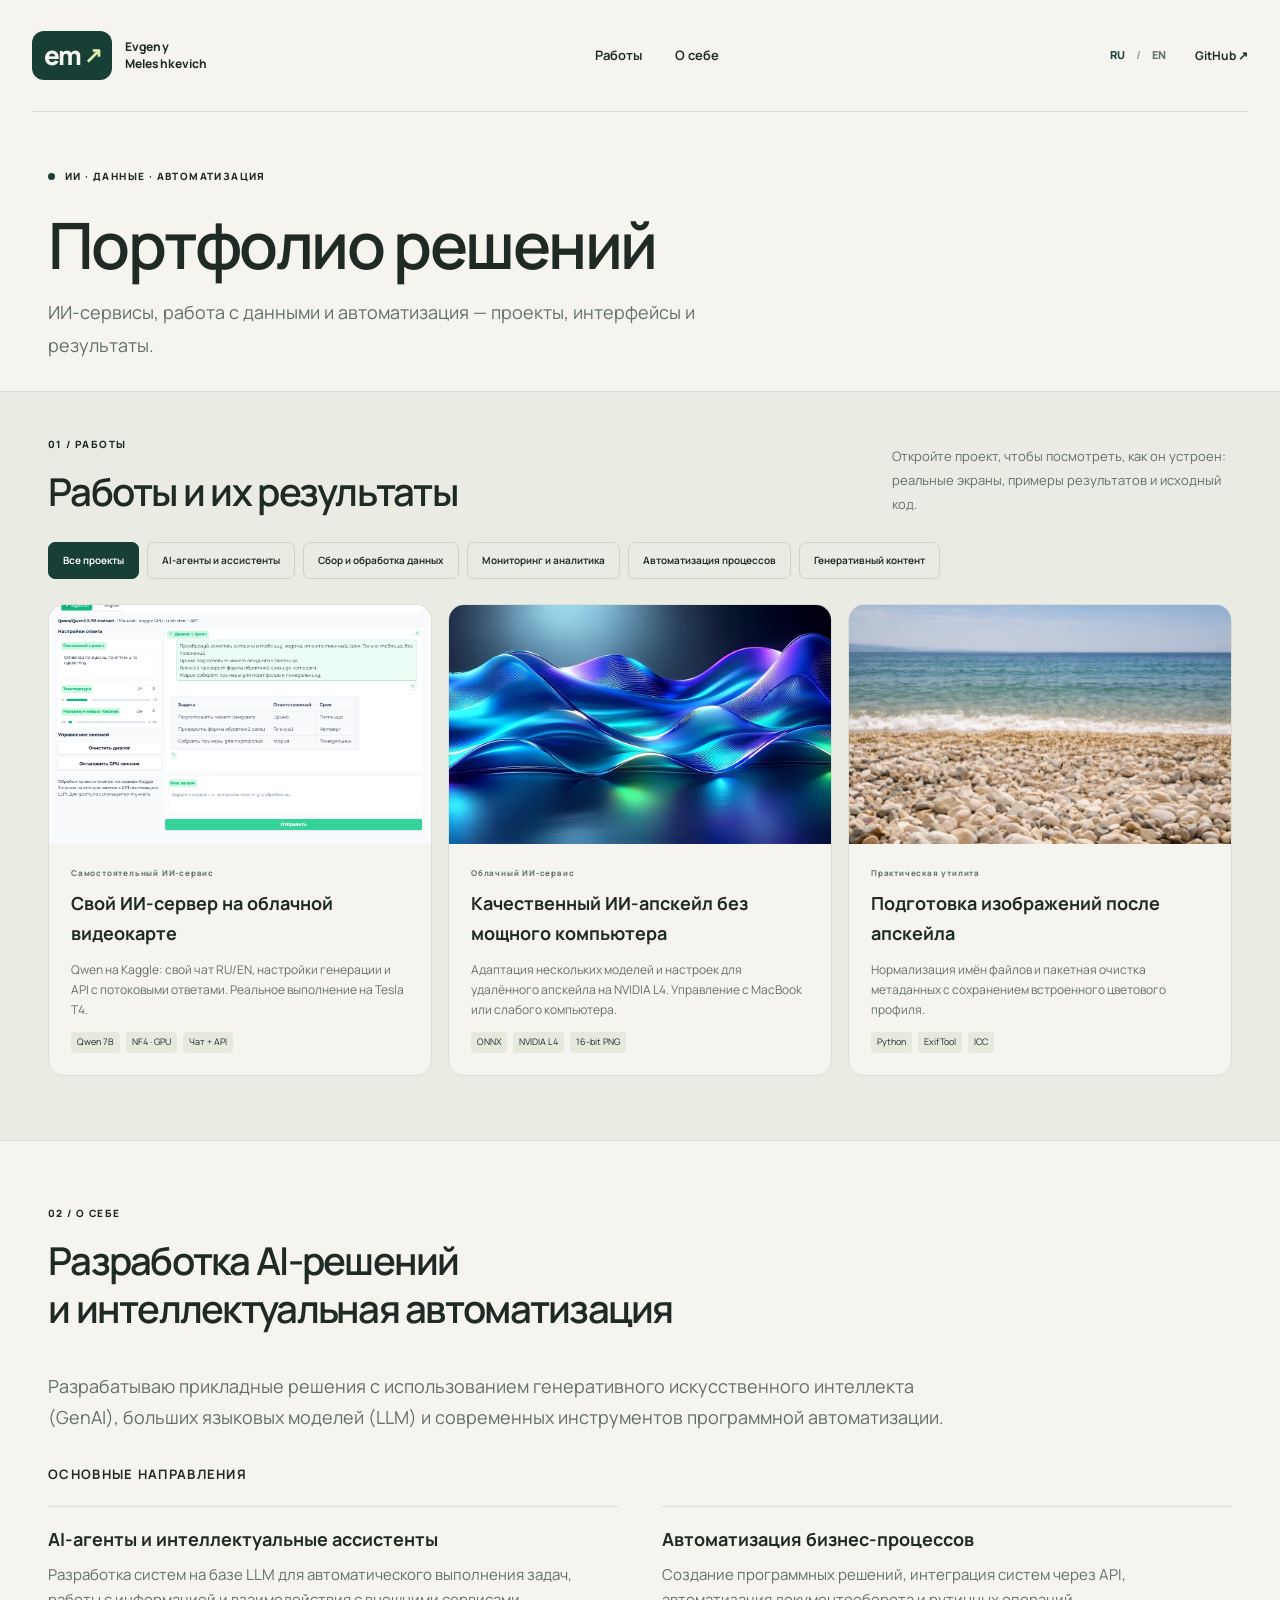
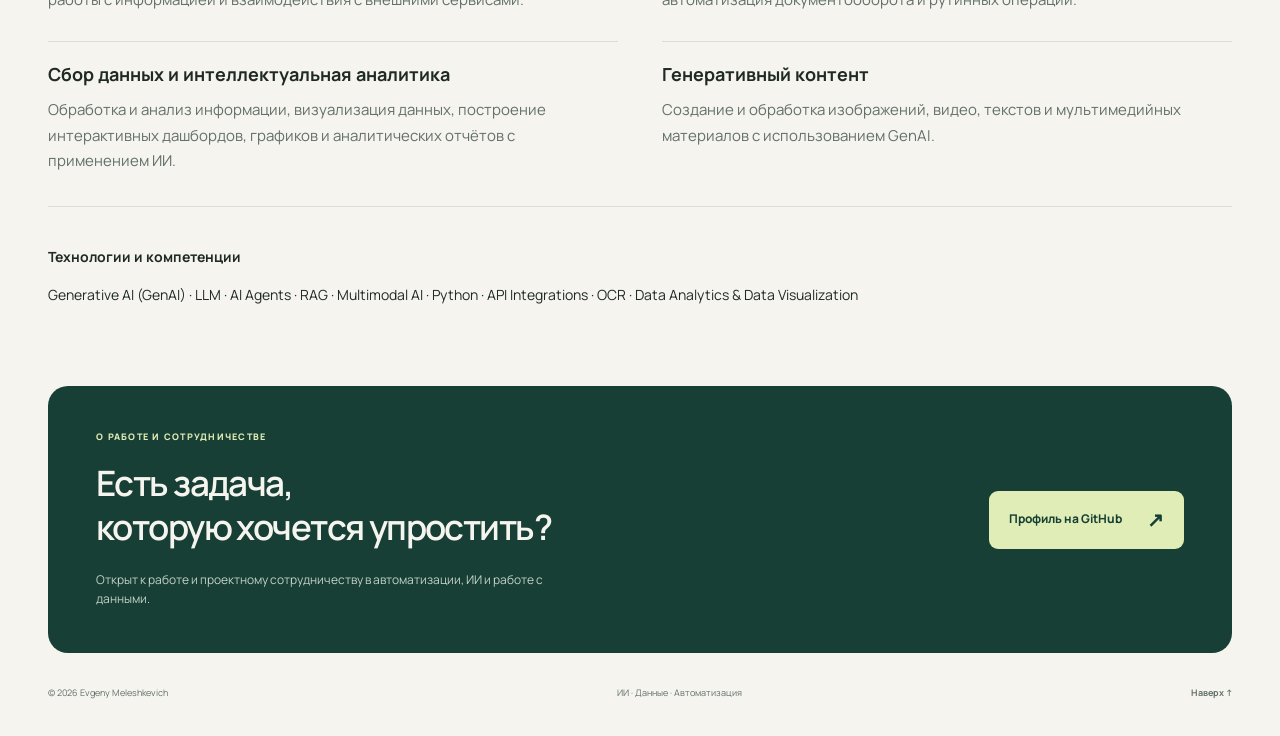
==== commit b7a79e3c: "Version homepage script to refresh cached filter labels" ====
--- a/index.html
+++ b/index.html
@@ -1,5 +1,5 @@
 <!doctype html>
-<html lang="ru"><head><meta charset="utf-8"><meta name="viewport" content="width=device-width,initial-scale=1"><meta name="theme-color" content="#f5f4ef"><title>Evgeny Meleshkevich — AI, Data & Automation</title><meta name="description" content="Евгений Мелешкевич. ИИ-инструменты, сбор данных, аналитика и автоматизация рабочих процессов."><link rel="canonical" href="https://evgeny-meleshkevich.github.io/"><link rel="icon" href="assets/favicon.svg" type="image/svg+xml"><link rel="stylesheet" href="style.css"><script src="projects.js" defer></script><script src="app.js" defer></script><link rel="stylesheet" href="image-viewer.css"><script src="image-viewer.js" defer></script></head>
+<html lang="ru"><head><meta charset="utf-8"><meta name="viewport" content="width=device-width,initial-scale=1"><meta name="theme-color" content="#f5f4ef"><title>Evgeny Meleshkevich — AI, Data & Automation</title><meta name="description" content="Евгений Мелешкевич. ИИ-инструменты, сбор данных, аналитика и автоматизация рабочих процессов."><link rel="canonical" href="https://evgeny-meleshkevich.github.io/"><link rel="icon" href="assets/favicon.svg" type="image/svg+xml"><link rel="stylesheet" href="style.css"><script src="projects.js" defer></script><script src="app.js?v=20261008-filters" defer></script><link rel="stylesheet" href="image-viewer.css"><script src="image-viewer.js" defer></script></head>
 <body><a class="skip" href="#main" data-i18n="skip">Перейти к содержимому</a>
 <header class="header"><a class="brand" href="#" aria-label="Evgeny Meleshkevich"><span class="monogram">em<span>↗</span></span><span class="brand-name">Evgeny<br>Meleshkevich</span></a><nav aria-label="Главная навигация" id="navigation"><a href="#work" data-i18n="navWork">Работы</a><a href="#about" data-i18n="navAbout">О себе</a></nav><div class="header-actions"><div class="languages" role="group" aria-label="Язык / Language"><button type="button" data-lang="ru" aria-pressed="true">RU</button><span>/</span><button type="button" data-lang="en" aria-pressed="false">EN</button></div><a class="github-link" href="https://github.com/evgeny-meleshkevich" target="_blank" rel="noopener noreferrer">GitHub ↗</a><button class="menu-button" type="button" aria-expanded="false" aria-controls="navigation" aria-label="Открыть меню">☰</button></div></header>
 <main id="main"><section class="hero wrap work-hero"><div class="eyebrow"><span class="dot"></span><span data-i18n="eyebrow">ИИ · ДАННЫЕ · АВТОМАТИЗАЦИЯ</span></div><h1 data-i18n="portfolioHeading">Портфолио решений</h1><p class="intro" data-i18n="portfolioLead">ИИ-сервисы, работа с данными и автоматизация — проекты, интерфейсы и результаты.</p></section>
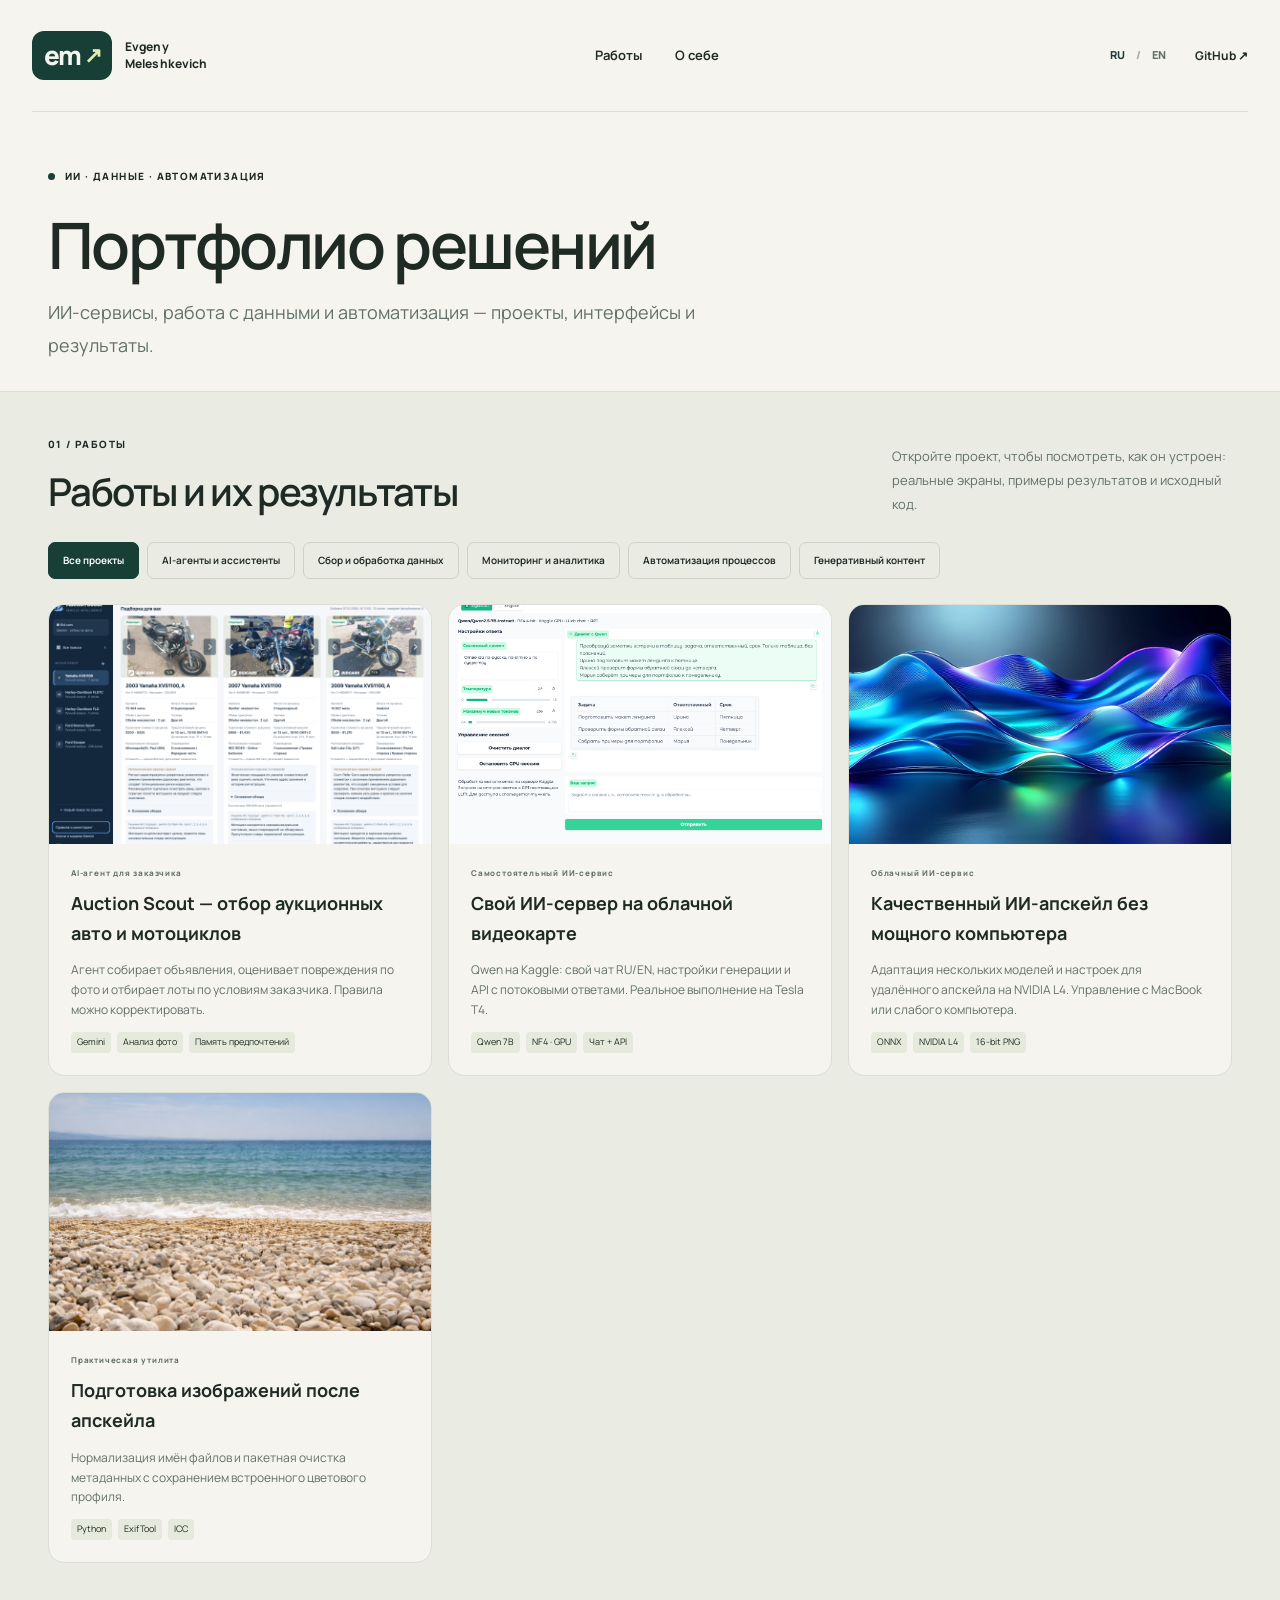
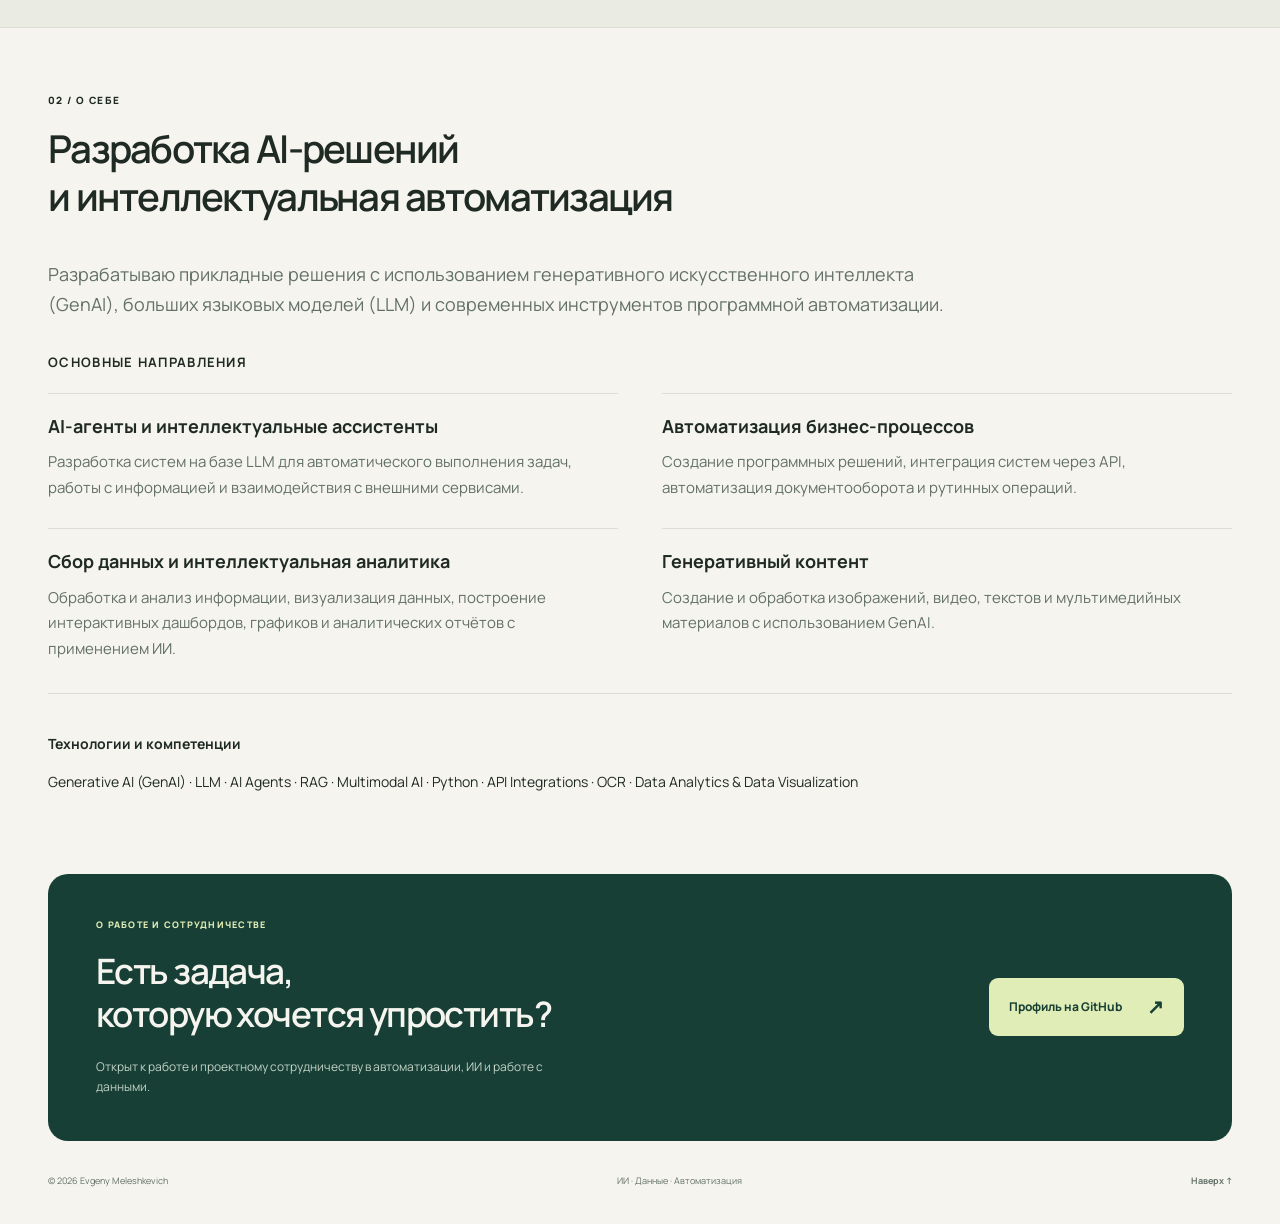
==== commit 0c5eb5d5: "Publish Auction Scout client AI-agent case with actual interface screenshots" ====
--- a/index.html
+++ b/index.html
@@ -1,5 +1,5 @@
 <!doctype html>
-<html lang="ru"><head><meta charset="utf-8"><meta name="viewport" content="width=device-width,initial-scale=1"><meta name="theme-color" content="#f5f4ef"><title>Evgeny Meleshkevich — AI, Data & Automation</title><meta name="description" content="Евгений Мелешкевич. ИИ-инструменты, сбор данных, аналитика и автоматизация рабочих процессов."><link rel="canonical" href="https://evgeny-meleshkevich.github.io/"><link rel="icon" href="assets/favicon.svg" type="image/svg+xml"><link rel="stylesheet" href="style.css"><script src="projects.js" defer></script><script src="app.js?v=20261008-filters" defer></script><link rel="stylesheet" href="image-viewer.css"><script src="image-viewer.js" defer></script></head>
+<html lang="ru"><head><meta charset="utf-8"><meta name="viewport" content="width=device-width,initial-scale=1"><meta name="theme-color" content="#f5f4ef"><title>Evgeny Meleshkevich — AI, Data & Automation</title><meta name="description" content="Евгений Мелешкевич. ИИ-инструменты, сбор данных, аналитика и автоматизация рабочих процессов."><link rel="canonical" href="https://evgeny-meleshkevich.github.io/"><link rel="icon" href="assets/favicon.svg" type="image/svg+xml"><link rel="stylesheet" href="style.css"><script src="projects.js?v=20261008-auction" defer></script><script src="app.js?v=20261008-filters" defer></script><link rel="stylesheet" href="image-viewer.css"><script src="image-viewer.js" defer></script></head>
 <body><a class="skip" href="#main" data-i18n="skip">Перейти к содержимому</a>
 <header class="header"><a class="brand" href="#" aria-label="Evgeny Meleshkevich"><span class="monogram">em<span>↗</span></span><span class="brand-name">Evgeny<br>Meleshkevich</span></a><nav aria-label="Главная навигация" id="navigation"><a href="#work" data-i18n="navWork">Работы</a><a href="#about" data-i18n="navAbout">О себе</a></nav><div class="header-actions"><div class="languages" role="group" aria-label="Язык / Language"><button type="button" data-lang="ru" aria-pressed="true">RU</button><span>/</span><button type="button" data-lang="en" aria-pressed="false">EN</button></div><a class="github-link" href="https://github.com/evgeny-meleshkevich" target="_blank" rel="noopener noreferrer">GitHub ↗</a><button class="menu-button" type="button" aria-expanded="false" aria-controls="navigation" aria-label="Открыть меню">☰</button></div></header>
 <main id="main"><section class="hero wrap work-hero"><div class="eyebrow"><span class="dot"></span><span data-i18n="eyebrow">ИИ · ДАННЫЕ · АВТОМАТИЗАЦИЯ</span></div><h1 data-i18n="portfolioHeading">Портфолио решений</h1><p class="intro" data-i18n="portfolioLead">ИИ-сервисы, работа с данными и автоматизация — проекты, интерфейсы и результаты.</p></section>
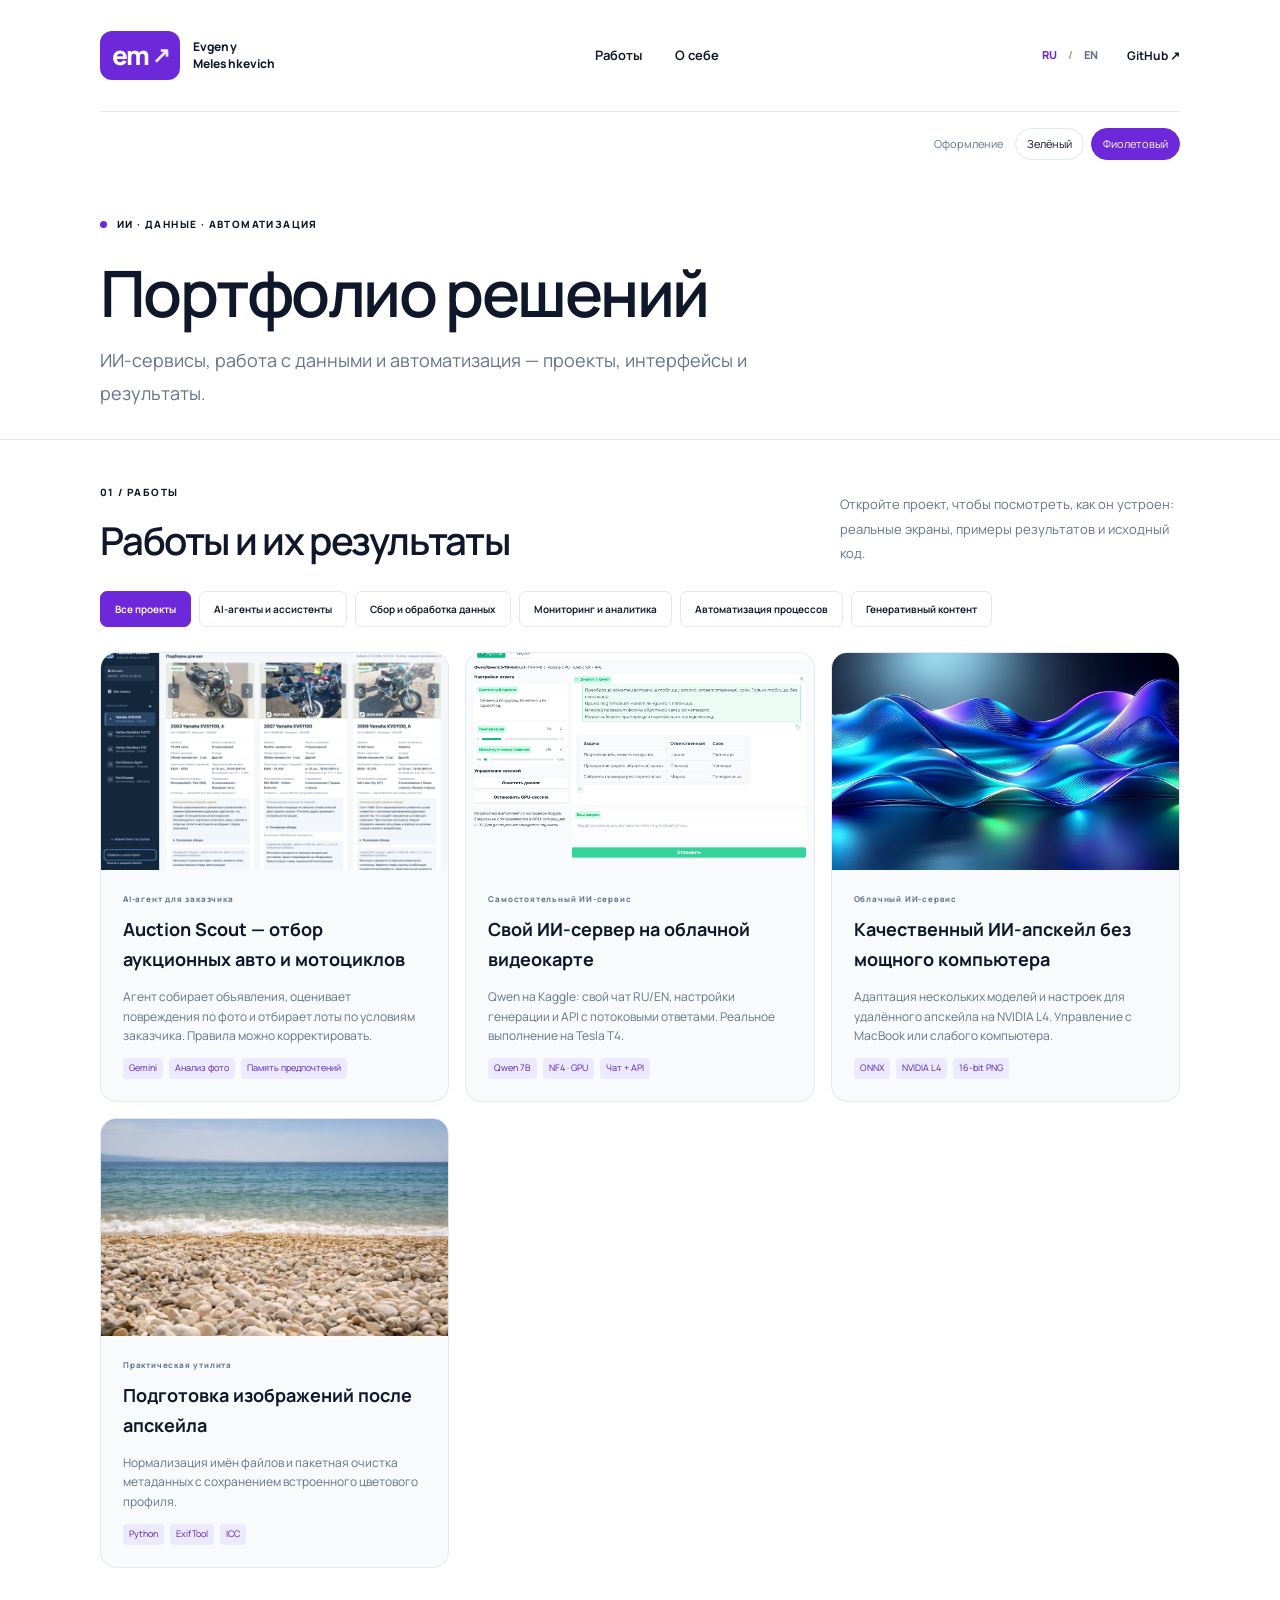
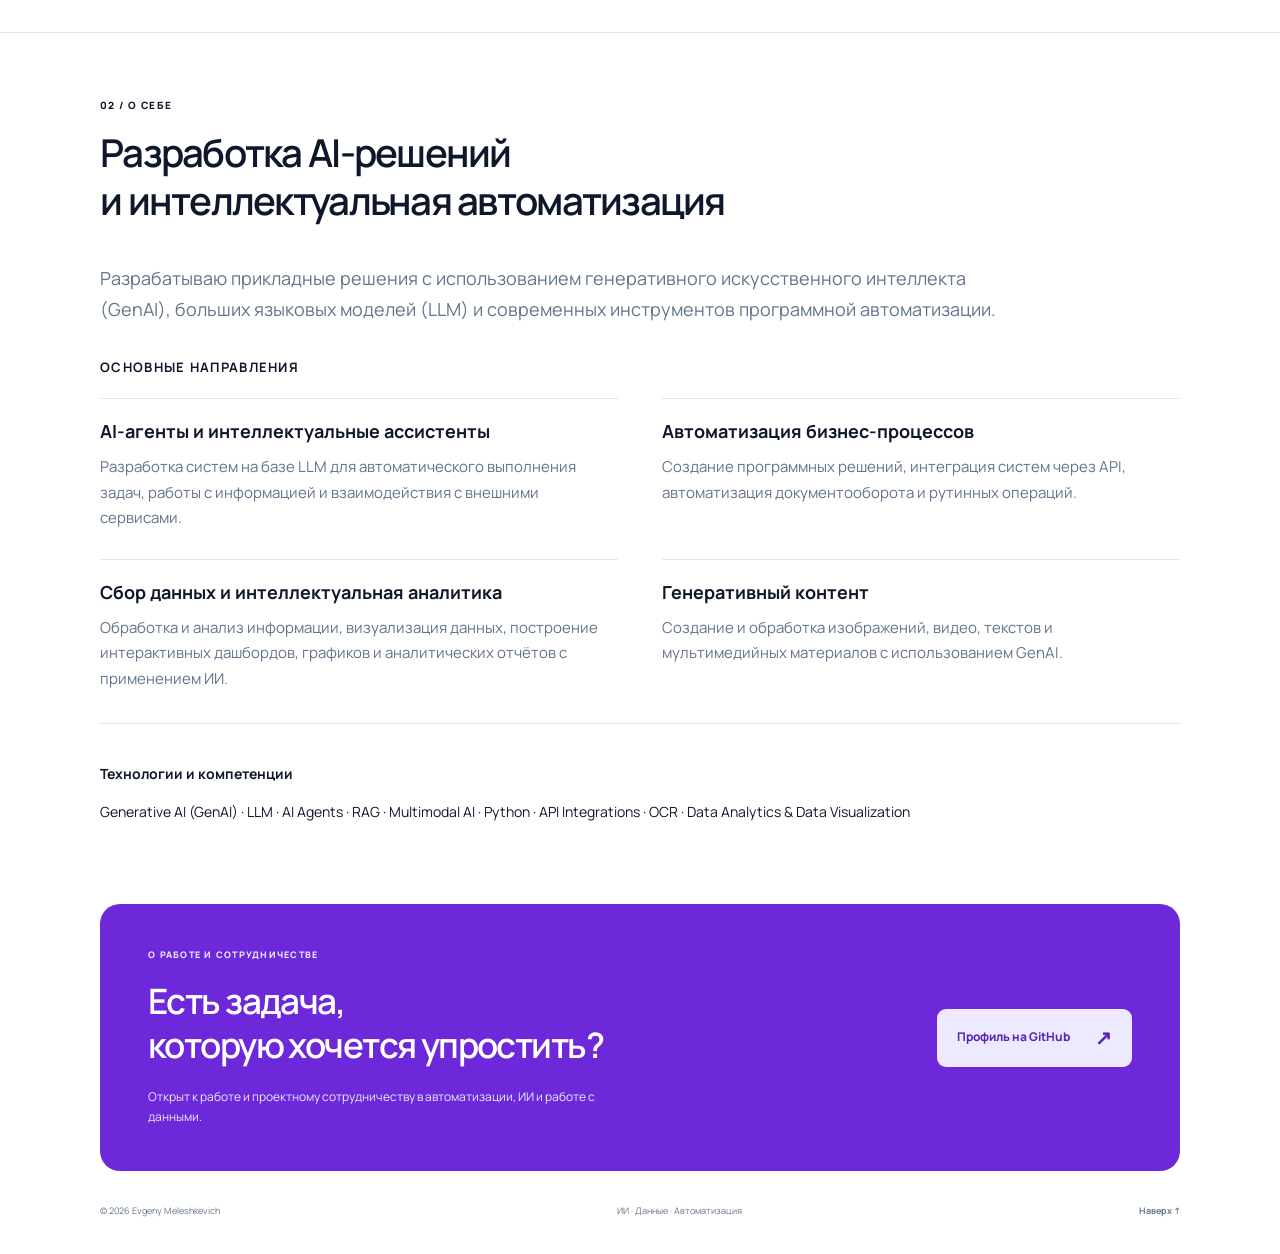
==== commit 16633db1: "Add green/violet themes, narrower layout and edge-to-edge case viewer" ====
--- a/index.html
+++ b/index.html
@@ -1,5 +1,5 @@
 <!doctype html>
-<html lang="ru"><head><meta charset="utf-8"><meta name="viewport" content="width=device-width,initial-scale=1"><meta name="theme-color" content="#f5f4ef"><title>Evgeny Meleshkevich — AI, Data & Automation</title><meta name="description" content="Евгений Мелешкевич. ИИ-инструменты, сбор данных, аналитика и автоматизация рабочих процессов."><link rel="canonical" href="https://evgeny-meleshkevich.github.io/"><link rel="icon" href="assets/favicon.svg" type="image/svg+xml"><link rel="stylesheet" href="style.css"><script src="projects.js?v=20261008-auction" defer></script><script src="app.js?v=20261008-filters" defer></script><link rel="stylesheet" href="image-viewer.css"><script src="image-viewer.js" defer></script></head>
+<html lang="ru"><head><meta charset="utf-8"><meta name="viewport" content="width=device-width,initial-scale=1"><meta name="theme-color" content="#f5f4ef"><title>Evgeny Meleshkevich — AI, Data & Automation</title><meta name="description" content="Евгений Мелешкевич. ИИ-инструменты, сбор данных, аналитика и автоматизация рабочих процессов."><link rel="canonical" href="https://evgeny-meleshkevich.github.io/"><link rel="icon" href="assets/favicon.svg" type="image/svg+xml"><link rel="stylesheet" href="style.css"><script src="projects.js?v=20261008-auction" defer></script><script src="app.js?v=20261008-filters" defer></script><link rel="stylesheet" href="image-viewer.css?v=20261010"><script src="image-viewer.js?v=20261010" defer></script><link rel="stylesheet" href="themes.css?v=20261010"><script src="themes.js?v=20261010"></script></head>
 <body><a class="skip" href="#main" data-i18n="skip">Перейти к содержимому</a>
 <header class="header"><a class="brand" href="#" aria-label="Evgeny Meleshkevich"><span class="monogram">em<span>↗</span></span><span class="brand-name">Evgeny<br>Meleshkevich</span></a><nav aria-label="Главная навигация" id="navigation"><a href="#work" data-i18n="navWork">Работы</a><a href="#about" data-i18n="navAbout">О себе</a></nav><div class="header-actions"><div class="languages" role="group" aria-label="Язык / Language"><button type="button" data-lang="ru" aria-pressed="true">RU</button><span>/</span><button type="button" data-lang="en" aria-pressed="false">EN</button></div><a class="github-link" href="https://github.com/evgeny-meleshkevich" target="_blank" rel="noopener noreferrer">GitHub ↗</a><button class="menu-button" type="button" aria-expanded="false" aria-controls="navigation" aria-label="Открыть меню">☰</button></div></header>
 <main id="main"><section class="hero wrap work-hero"><div class="eyebrow"><span class="dot"></span><span data-i18n="eyebrow">ИИ · ДАННЫЕ · АВТОМАТИЗАЦИЯ</span></div><h1 data-i18n="portfolioHeading">Портфолио решений</h1><p class="intro" data-i18n="portfolioLead">ИИ-сервисы, работа с данными и автоматизация — проекты, интерфейсы и результаты.</p></section>
--- a/image-viewer.css
+++ b/image-viewer.css
@@ -1 +1,9 @@
 .viewable-image{cursor:zoom-in}.viewable-image:focus-visible{outline:3px solid #173f35;outline-offset:4px}.image-viewer{position:fixed;inset:0;width:calc(100vw - 48px);height:calc(100dvh - 48px);max-width:1600px;max-height:none;padding:0;margin:auto;border:1px solid #526b5c;border-radius:16px;background:#101e18;color:#eef2e9;overflow:hidden;box-shadow:0 20px 100px #0008}.image-viewer::backdrop{background:#07120dde;backdrop-filter:blur(8px)}.iv-panel{height:100%;display:flex;flex-direction:column}.iv-toolbar{display:flex;align-items:center;gap:10px;padding:13px 18px;border-bottom:1px solid #364c40;flex-shrink:0}.iv-toolbar button{background:#203c2e;border:1px solid #506456;border-radius:8px;color:white;padding:9px 13px;font:inherit;cursor:pointer;min-width:40px}.iv-toolbar button:hover{background:#365c43}.iv-toolbar button:focus-visible{outline:2px solid #e0edb6;outline-offset:2px}.iv-toolbar button:disabled{opacity:.4;cursor:default}.iv-toolbar [data-iv=close]{background:#e0edb6;color:#173f35;font-weight:700}.iv-counter,.iv-zoom{font-size:12px;min-width:45px;text-align:center;font-variant-numeric:tabular-nums}.iv-spacer{flex:1}.iv-stage{position:relative;flex:1;min-height:0;overflow:hidden;touch-action:none;cursor:grab}.iv-stage:active{cursor:grabbing}.iv-image{position:absolute;left:50%;top:50%;max-width:none;max-height:none;object-fit:contain;user-select:none}.iv-caption{padding:13px 25px 0;margin:0;font-size:13px;line-height:1.6;flex-shrink:0}.iv-help{padding:7px 25px 15px;margin:0;font-size:11px;color:#bdcdbd;flex-shrink:0}.comparison-open{display:flex;gap:12px;flex-wrap:wrap;margin-top:16px}.comparison-open button{border:1px solid var(--line);background:transparent;border-radius:9px;padding:10px 14px;color:var(--green);font:inherit;font-size:12px;cursor:pointer}@media(max-width:600px){.image-viewer{width:100vw;height:100dvh;border-radius:0;border:0}.iv-toolbar{padding:10px 8px;gap:5px}.iv-toolbar button{padding:8px;min-width:32px;font-size:12px}.iv-counter,.iv-zoom{min-width:35px;font-size:10px}.iv-caption{padding:12px 15px 0;font-size:12px}.iv-help{padding:6px 15px 13px;font-size:10px}}
+
+/* Edge-to-edge viewer: controls float over the image, without a frame. */
+.image-viewer{width:100vw;height:100dvh;max-width:none;max-height:none;inset:0;margin:0;border:0;border-radius:0;box-shadow:none;background:#080a0c}
+.iv-panel{position:relative}.iv-stage{position:absolute;inset:0;width:100%;height:100%}
+.iv-toolbar{position:absolute;z-index:2;top:12px;left:12px;right:12px;border:0;background:transparent;padding:0;pointer-events:none}
+.iv-toolbar>*{pointer-events:auto}.iv-toolbar button{background:#171a20d9;border:0;box-shadow:0 2px 8px #0003}.iv-counter,.iv-zoom{color:#fff;background:#171a20d9;border-radius:6px;padding:5px}
+.iv-toolbar [data-iv=close]{background:#171a20e8;color:white}.iv-caption,.iv-help{display:none}
+@media(max-width:600px){.iv-toolbar{top:8px;left:8px;right:8px;gap:4px}.iv-toolbar button{min-width:30px}}
--- a/themes.css
+++ b/themes.css
@@ -0,0 +1,7 @@
+/* A narrower shared layout; both palettes use identical content and geometry. */
+.wrap{width:min(1080px,calc(100% - 64px))}.header{width:min(1080px,calc(100% - 64px))}
+.theme-switch{display:flex;align-items:center;justify-content:flex-end;gap:7px;padding-top:16px;font-size:11px}.theme-label{color:var(--muted);margin-right:5px}.theme-switch button{font:inherit;padding:6px 11px;border:1px solid var(--line);border-radius:20px;background:transparent;cursor:pointer;color:var(--ink)}.theme-switch button[aria-pressed=true]{background:var(--green);color:white;border-color:var(--green)}
+:root[data-theme=violet]{--paper:#fff;--ink:#0f172a;--muted:#64748b;--green:#6d28d9;--lime:#ede9fe;--line:#e2e8f0;--white:#fff}
+[data-theme=violet] .work-section{background:#fff}[data-theme=violet] .project-card{background:#f8fafc}[data-theme=violet] .project-card:hover{border-color:#c4b5fd;background:#f1f5f9}[data-theme=violet] .filter{border-color:#e2e8f0}[data-theme=violet] .filter[aria-pressed=true]{border-color:var(--green)}[data-theme=violet] .project-tags span,[data-theme=violet] .scout-tags span,[data-theme=violet] .gpu-tags span{background:#ede9fe;color:#5b21b6}[data-theme=violet] .contactCopy{color:#ede9fe}[data-theme=violet] .contact p{color:#ede9fe}[data-theme=violet] .button.primary:hover{background:#5b21b6}[data-theme=violet] .contact .button{background:#ede9fe;color:#5b21b6}
+.project-card img{cursor:pointer}
+@media(max-width:600px){.wrap,.header{width:calc(100% - 36px)}.theme-switch{padding-top:12px;font-size:10px}}
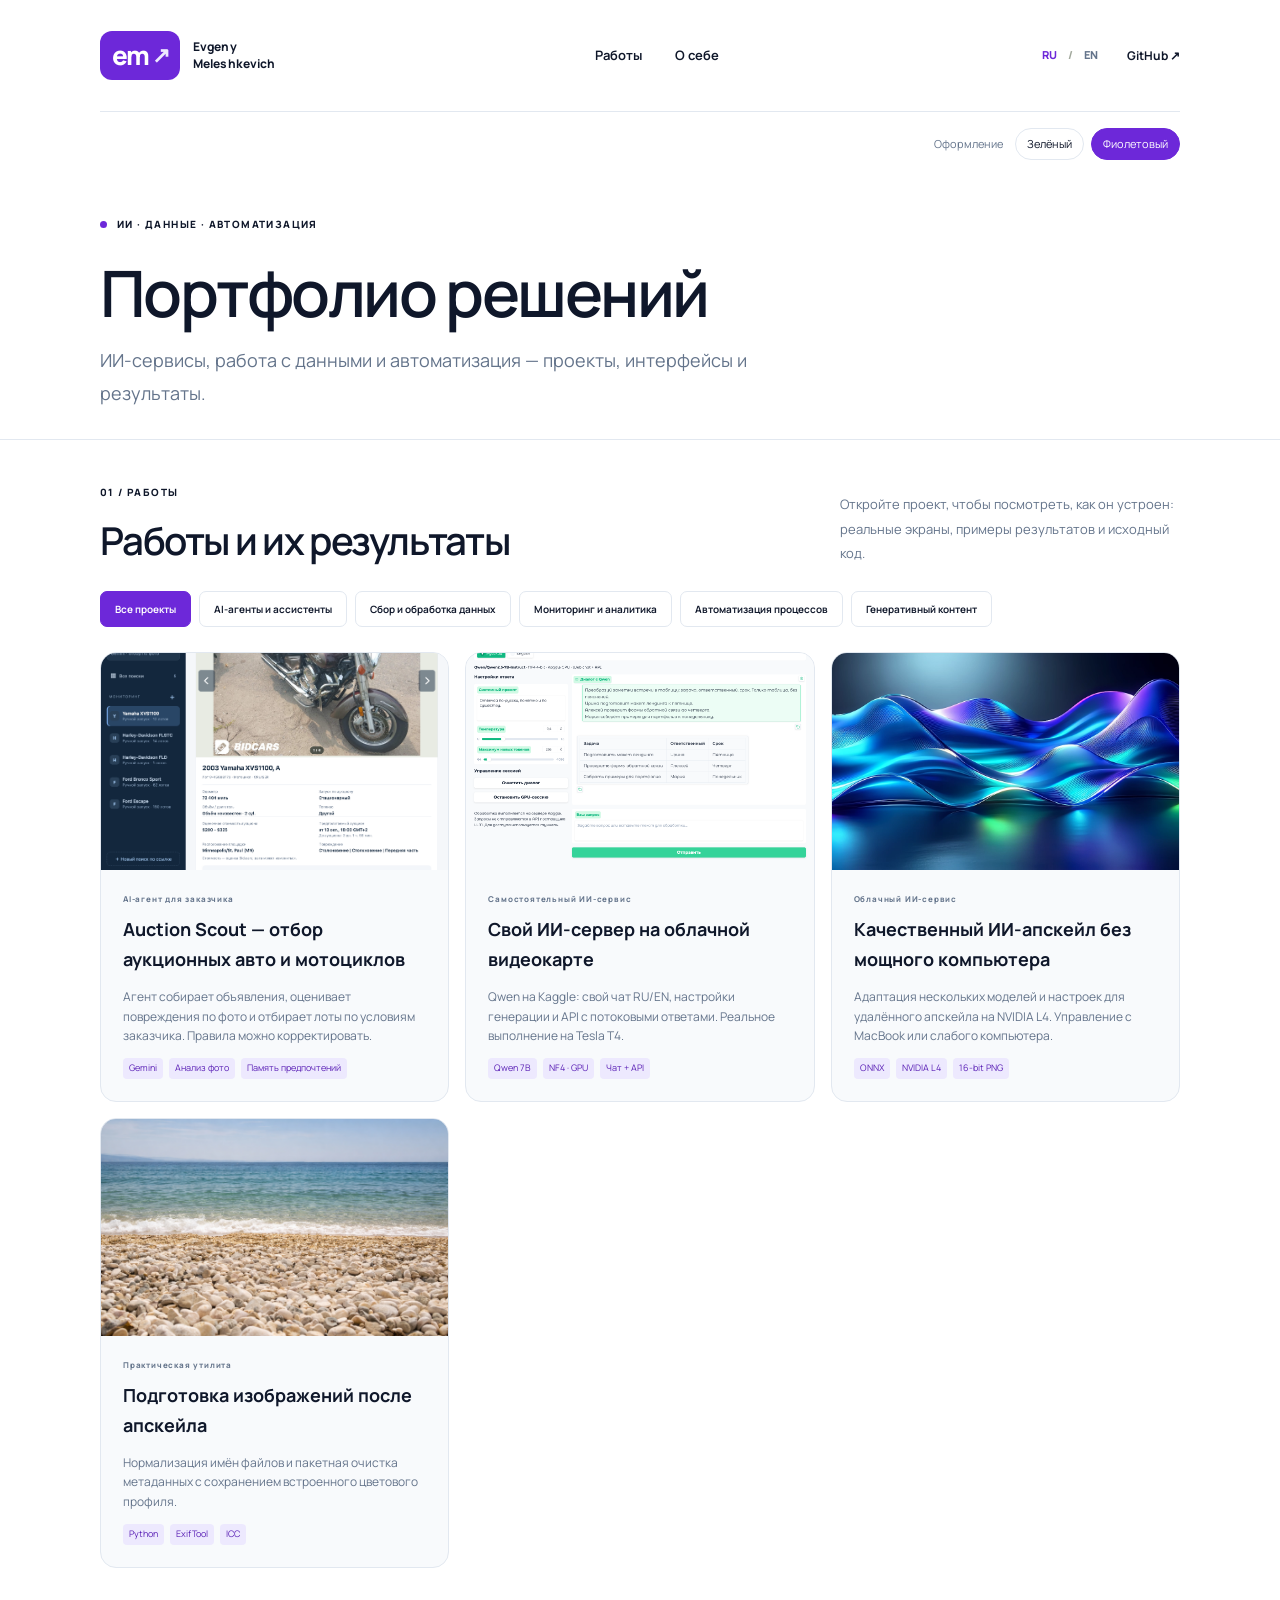
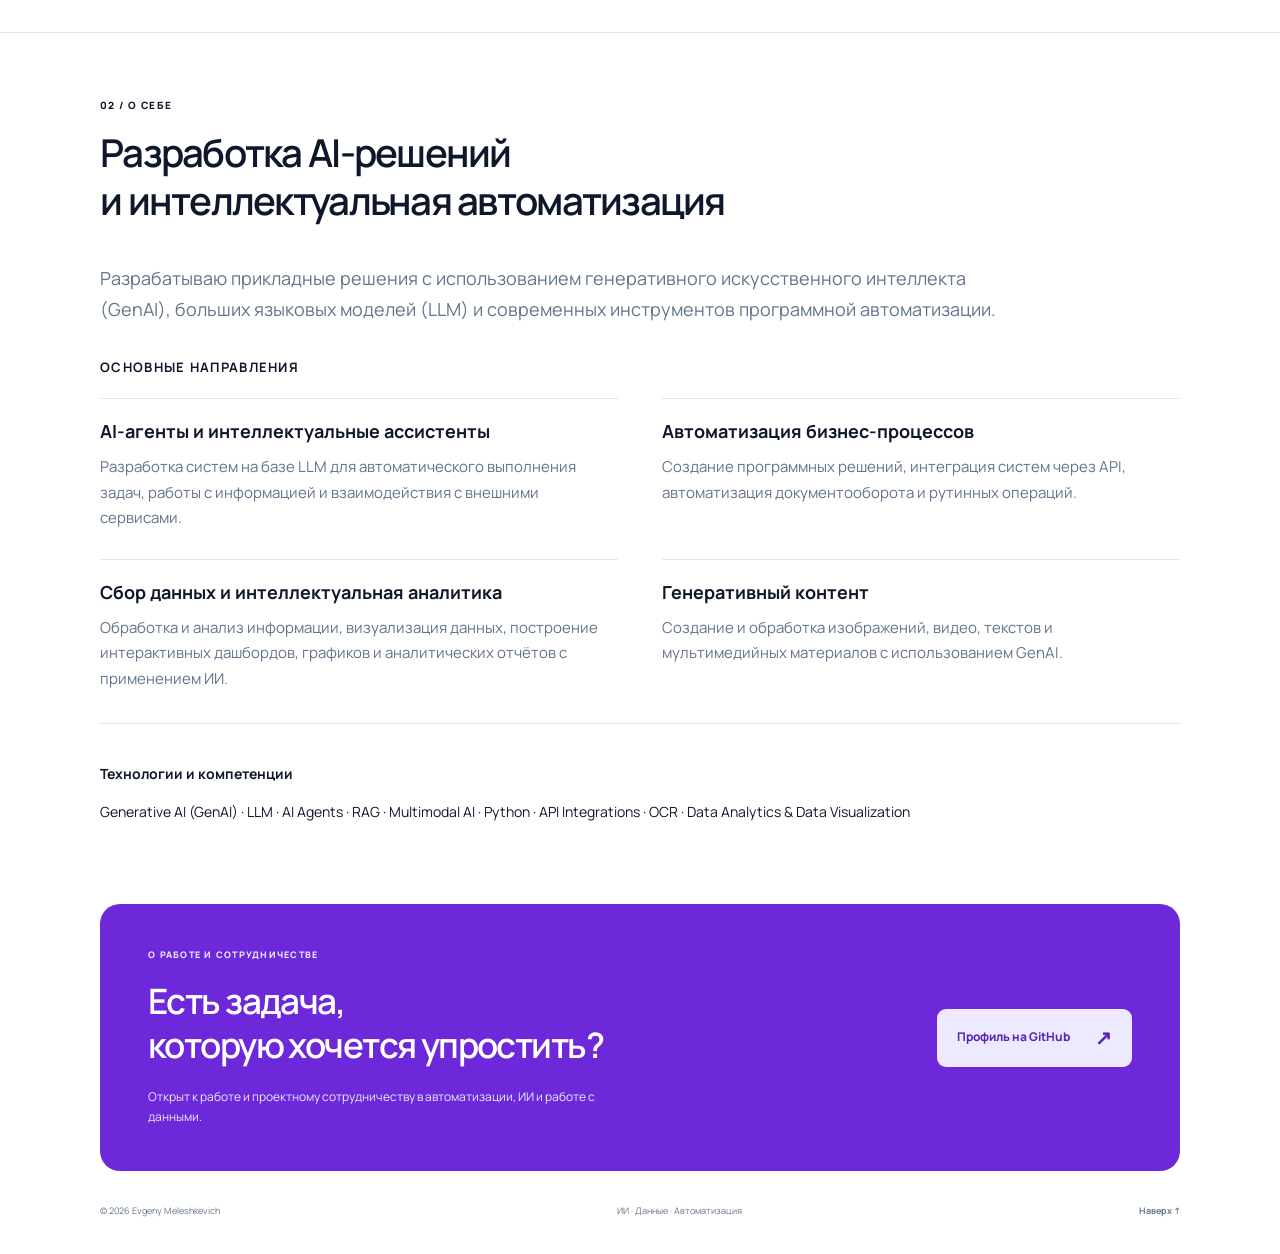
==== commit 3b4e23dc: "Replace Auction Scout screenshots with native 3x captures and readable layouts" ====
--- a/index.html
+++ b/index.html
@@ -1,5 +1,5 @@
 <!doctype html>
-<html lang="ru"><head><meta charset="utf-8"><meta name="viewport" content="width=device-width,initial-scale=1"><meta name="theme-color" content="#f5f4ef"><title>Evgeny Meleshkevich — AI, Data & Automation</title><meta name="description" content="Евгений Мелешкевич. ИИ-инструменты, сбор данных, аналитика и автоматизация рабочих процессов."><link rel="canonical" href="https://evgeny-meleshkevich.github.io/"><link rel="icon" href="assets/favicon.svg" type="image/svg+xml"><link rel="stylesheet" href="style.css"><script src="projects.js?v=20261008-auction" defer></script><script src="app.js?v=20261008-filters" defer></script><link rel="stylesheet" href="image-viewer.css?v=20261010"><script src="image-viewer.js?v=20261010" defer></script><link rel="stylesheet" href="themes.css?v=20261010"><script src="themes.js?v=20261010"></script></head>
+<html lang="ru"><head><meta charset="utf-8"><meta name="viewport" content="width=device-width,initial-scale=1"><meta name="theme-color" content="#f5f4ef"><title>Evgeny Meleshkevich — AI, Data & Automation</title><meta name="description" content="Евгений Мелешкевич. ИИ-инструменты, сбор данных, аналитика и автоматизация рабочих процессов."><link rel="canonical" href="https://evgeny-meleshkevich.github.io/"><link rel="icon" href="assets/favicon.svg" type="image/svg+xml"><link rel="stylesheet" href="style.css"><script src="projects.js?v=20261010-hidpi" defer></script><script src="app.js?v=20261008-filters" defer></script><link rel="stylesheet" href="image-viewer.css?v=20261010"><script src="image-viewer.js?v=20261010" defer></script><link rel="stylesheet" href="themes.css?v=20261010"><script src="themes.js?v=20261010"></script></head>
 <body><a class="skip" href="#main" data-i18n="skip">Перейти к содержимому</a>
 <header class="header"><a class="brand" href="#" aria-label="Evgeny Meleshkevich"><span class="monogram">em<span>↗</span></span><span class="brand-name">Evgeny<br>Meleshkevich</span></a><nav aria-label="Главная навигация" id="navigation"><a href="#work" data-i18n="navWork">Работы</a><a href="#about" data-i18n="navAbout">О себе</a></nav><div class="header-actions"><div class="languages" role="group" aria-label="Язык / Language"><button type="button" data-lang="ru" aria-pressed="true">RU</button><span>/</span><button type="button" data-lang="en" aria-pressed="false">EN</button></div><a class="github-link" href="https://github.com/evgeny-meleshkevich" target="_blank" rel="noopener noreferrer">GitHub ↗</a><button class="menu-button" type="button" aria-expanded="false" aria-controls="navigation" aria-label="Открыть меню">☰</button></div></header>
 <main id="main"><section class="hero wrap work-hero"><div class="eyebrow"><span class="dot"></span><span data-i18n="eyebrow">ИИ · ДАННЫЕ · АВТОМАТИЗАЦИЯ</span></div><h1 data-i18n="portfolioHeading">Портфолио решений</h1><p class="intro" data-i18n="portfolioLead">ИИ-сервисы, работа с данными и автоматизация — проекты, интерфейсы и результаты.</p></section>
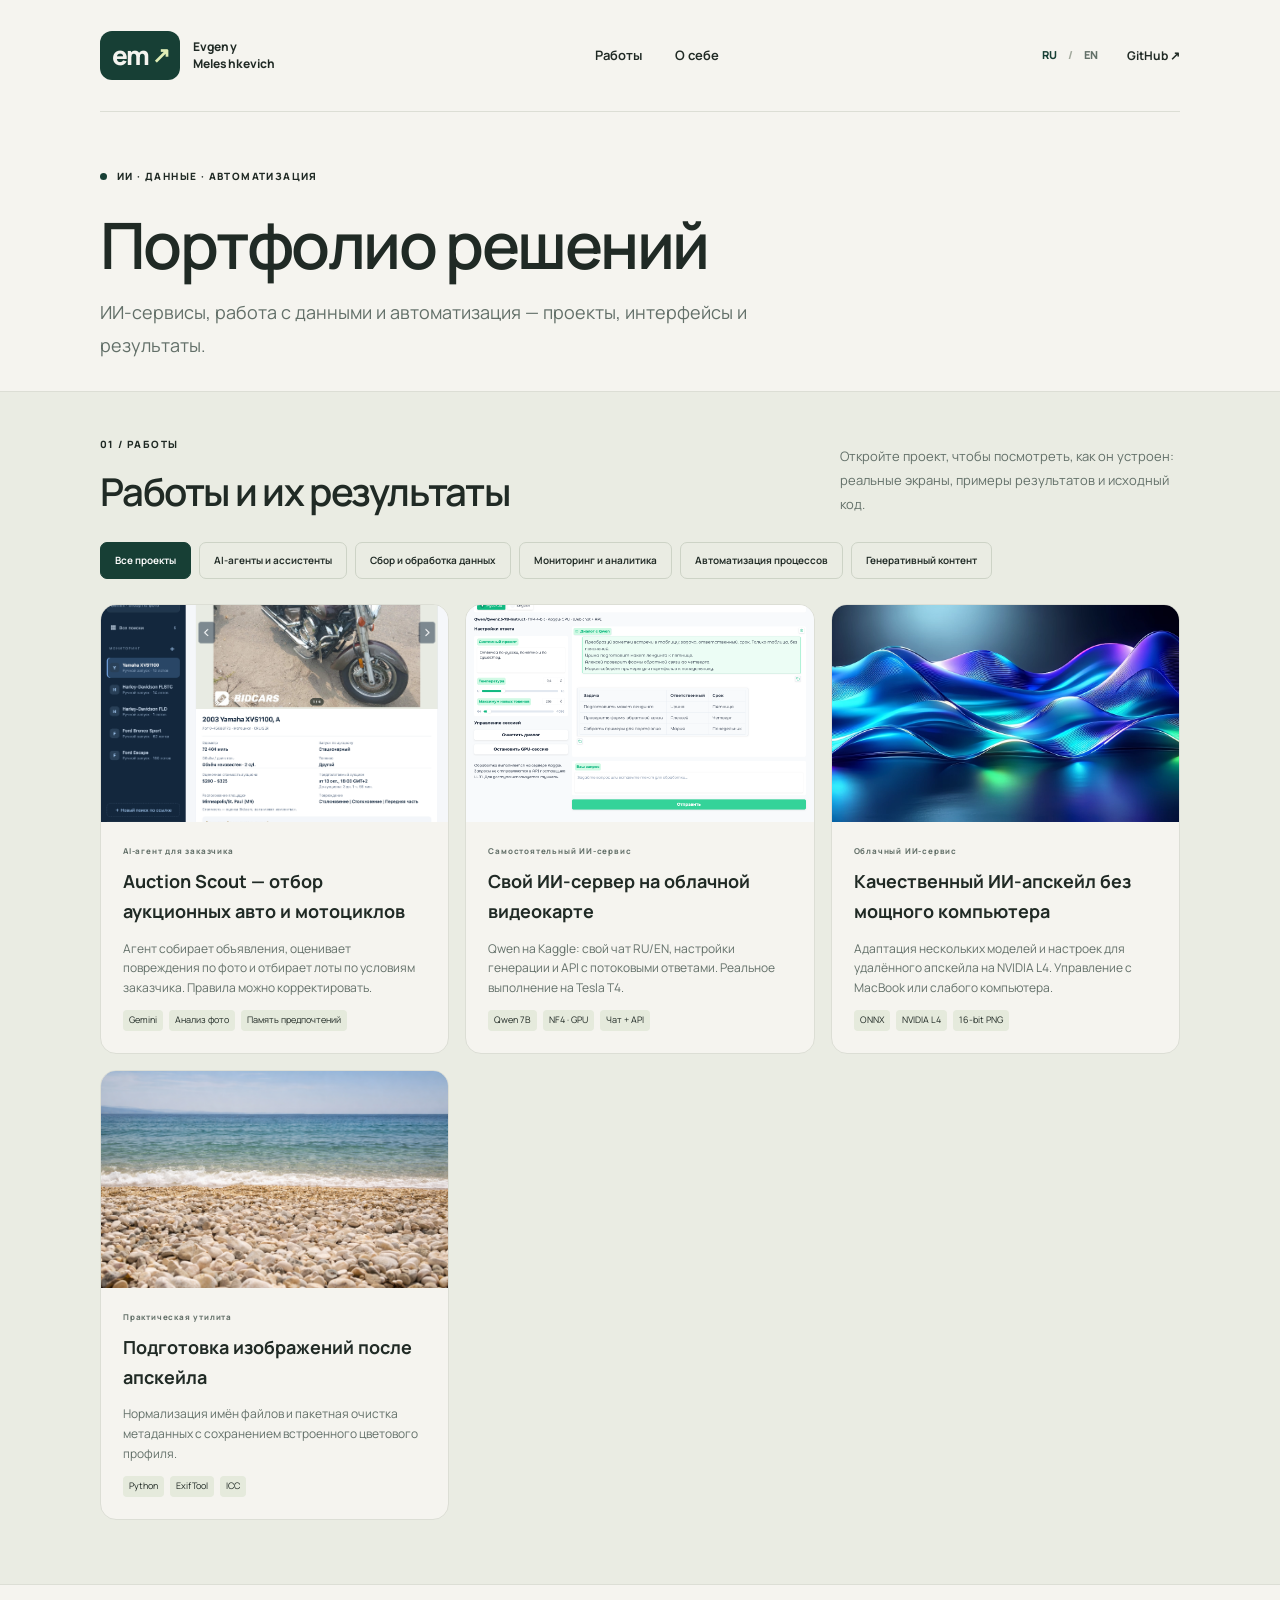
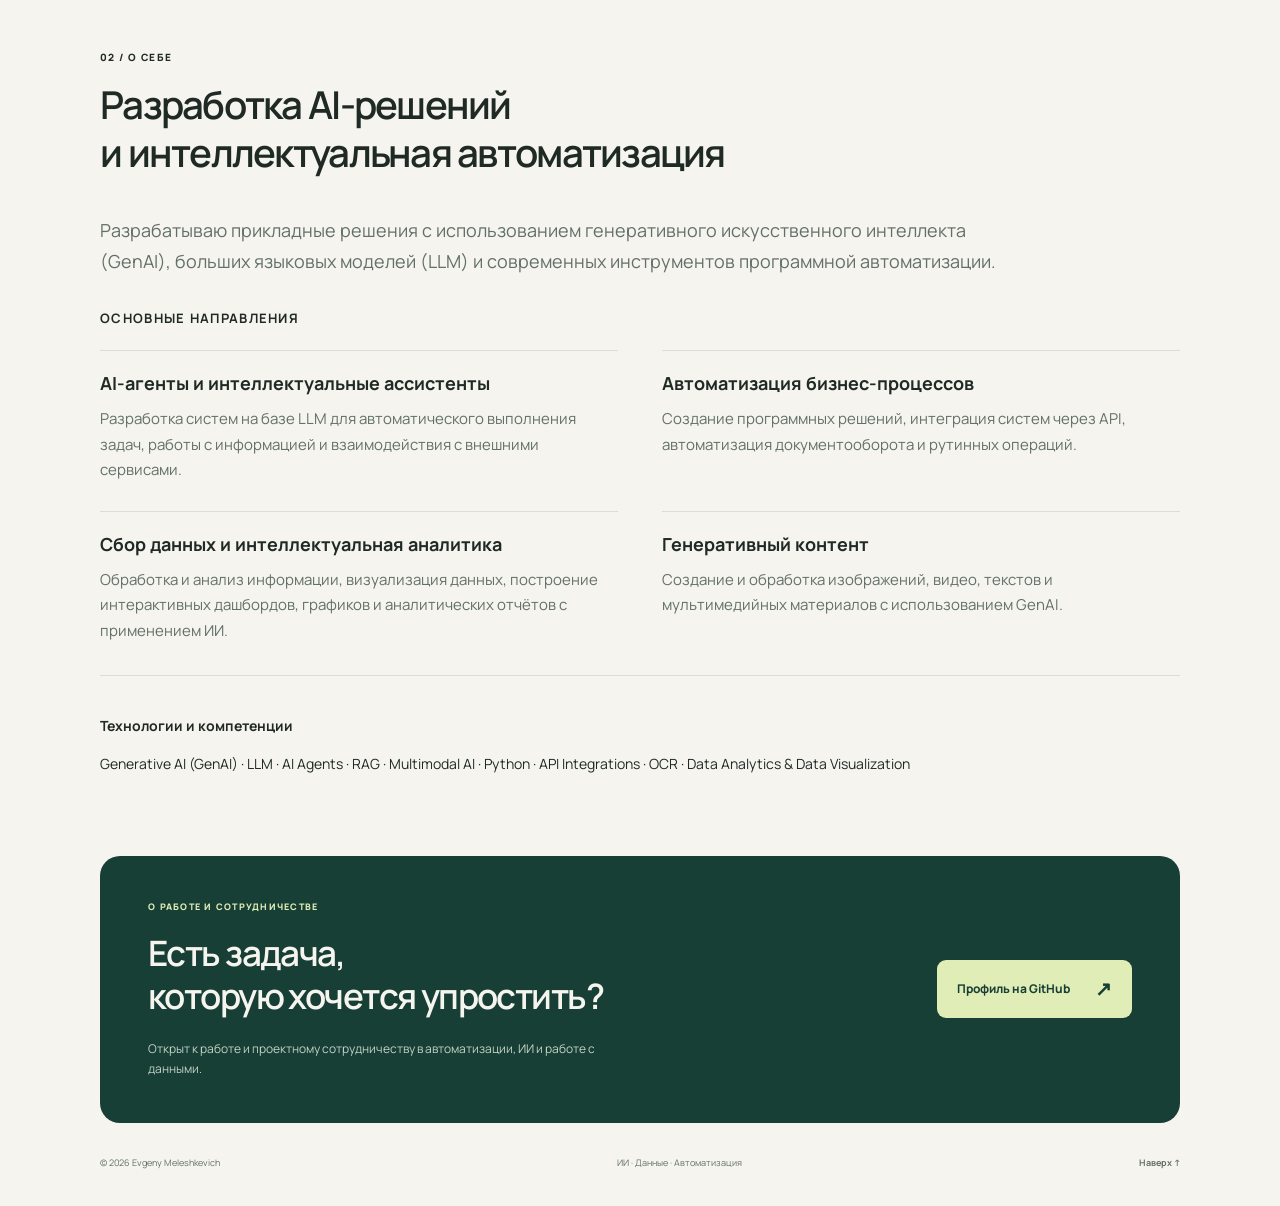
==== commit aafb3188: "Restore green palette across the site and reset saved violet selection" ====
--- a/index.html
+++ b/index.html
@@ -1,5 +1,5 @@
 <!doctype html>
-<html lang="ru"><head><meta charset="utf-8"><meta name="viewport" content="width=device-width,initial-scale=1"><meta name="theme-color" content="#f5f4ef"><title>Evgeny Meleshkevich — AI, Data & Automation</title><meta name="description" content="Евгений Мелешкевич. ИИ-инструменты, сбор данных, аналитика и автоматизация рабочих процессов."><link rel="canonical" href="https://evgeny-meleshkevich.github.io/"><link rel="icon" href="assets/favicon.svg" type="image/svg+xml"><link rel="stylesheet" href="style.css"><script src="projects.js?v=20261010-hidpi" defer></script><script src="app.js?v=20261008-filters" defer></script><link rel="stylesheet" href="image-viewer.css?v=20261010"><script src="image-viewer.js?v=20261010" defer></script><link rel="stylesheet" href="themes.css?v=20261010"><script src="themes.js?v=20261010"></script></head>
+<html lang="ru"><head><meta charset="utf-8"><meta name="viewport" content="width=device-width,initial-scale=1"><meta name="theme-color" content="#f5f4ef"><title>Evgeny Meleshkevich — AI, Data & Automation</title><meta name="description" content="Евгений Мелешкевич. ИИ-инструменты, сбор данных, аналитика и автоматизация рабочих процессов."><link rel="canonical" href="https://evgeny-meleshkevich.github.io/"><link rel="icon" href="assets/favicon.svg" type="image/svg+xml"><link rel="stylesheet" href="style.css"><script src="projects.js?v=20261010-hidpi" defer></script><script src="app.js?v=20261008-filters" defer></script><link rel="stylesheet" href="image-viewer.css?v=20261010"><script src="image-viewer.js?v=20261010" defer></script><link rel="stylesheet" href="themes.css?v=20261010"><script src="themes.js?v=20261010-green"></script></head>
 <body><a class="skip" href="#main" data-i18n="skip">Перейти к содержимому</a>
 <header class="header"><a class="brand" href="#" aria-label="Evgeny Meleshkevich"><span class="monogram">em<span>↗</span></span><span class="brand-name">Evgeny<br>Meleshkevich</span></a><nav aria-label="Главная навигация" id="navigation"><a href="#work" data-i18n="navWork">Работы</a><a href="#about" data-i18n="navAbout">О себе</a></nav><div class="header-actions"><div class="languages" role="group" aria-label="Язык / Language"><button type="button" data-lang="ru" aria-pressed="true">RU</button><span>/</span><button type="button" data-lang="en" aria-pressed="false">EN</button></div><a class="github-link" href="https://github.com/evgeny-meleshkevich" target="_blank" rel="noopener noreferrer">GitHub ↗</a><button class="menu-button" type="button" aria-expanded="false" aria-controls="navigation" aria-label="Открыть меню">☰</button></div></header>
 <main id="main"><section class="hero wrap work-hero"><div class="eyebrow"><span class="dot"></span><span data-i18n="eyebrow">ИИ · ДАННЫЕ · АВТОМАТИЗАЦИЯ</span></div><h1 data-i18n="portfolioHeading">Портфолио решений</h1><p class="intro" data-i18n="portfolioLead">ИИ-сервисы, работа с данными и автоматизация — проекты, интерфейсы и результаты.</p></section>
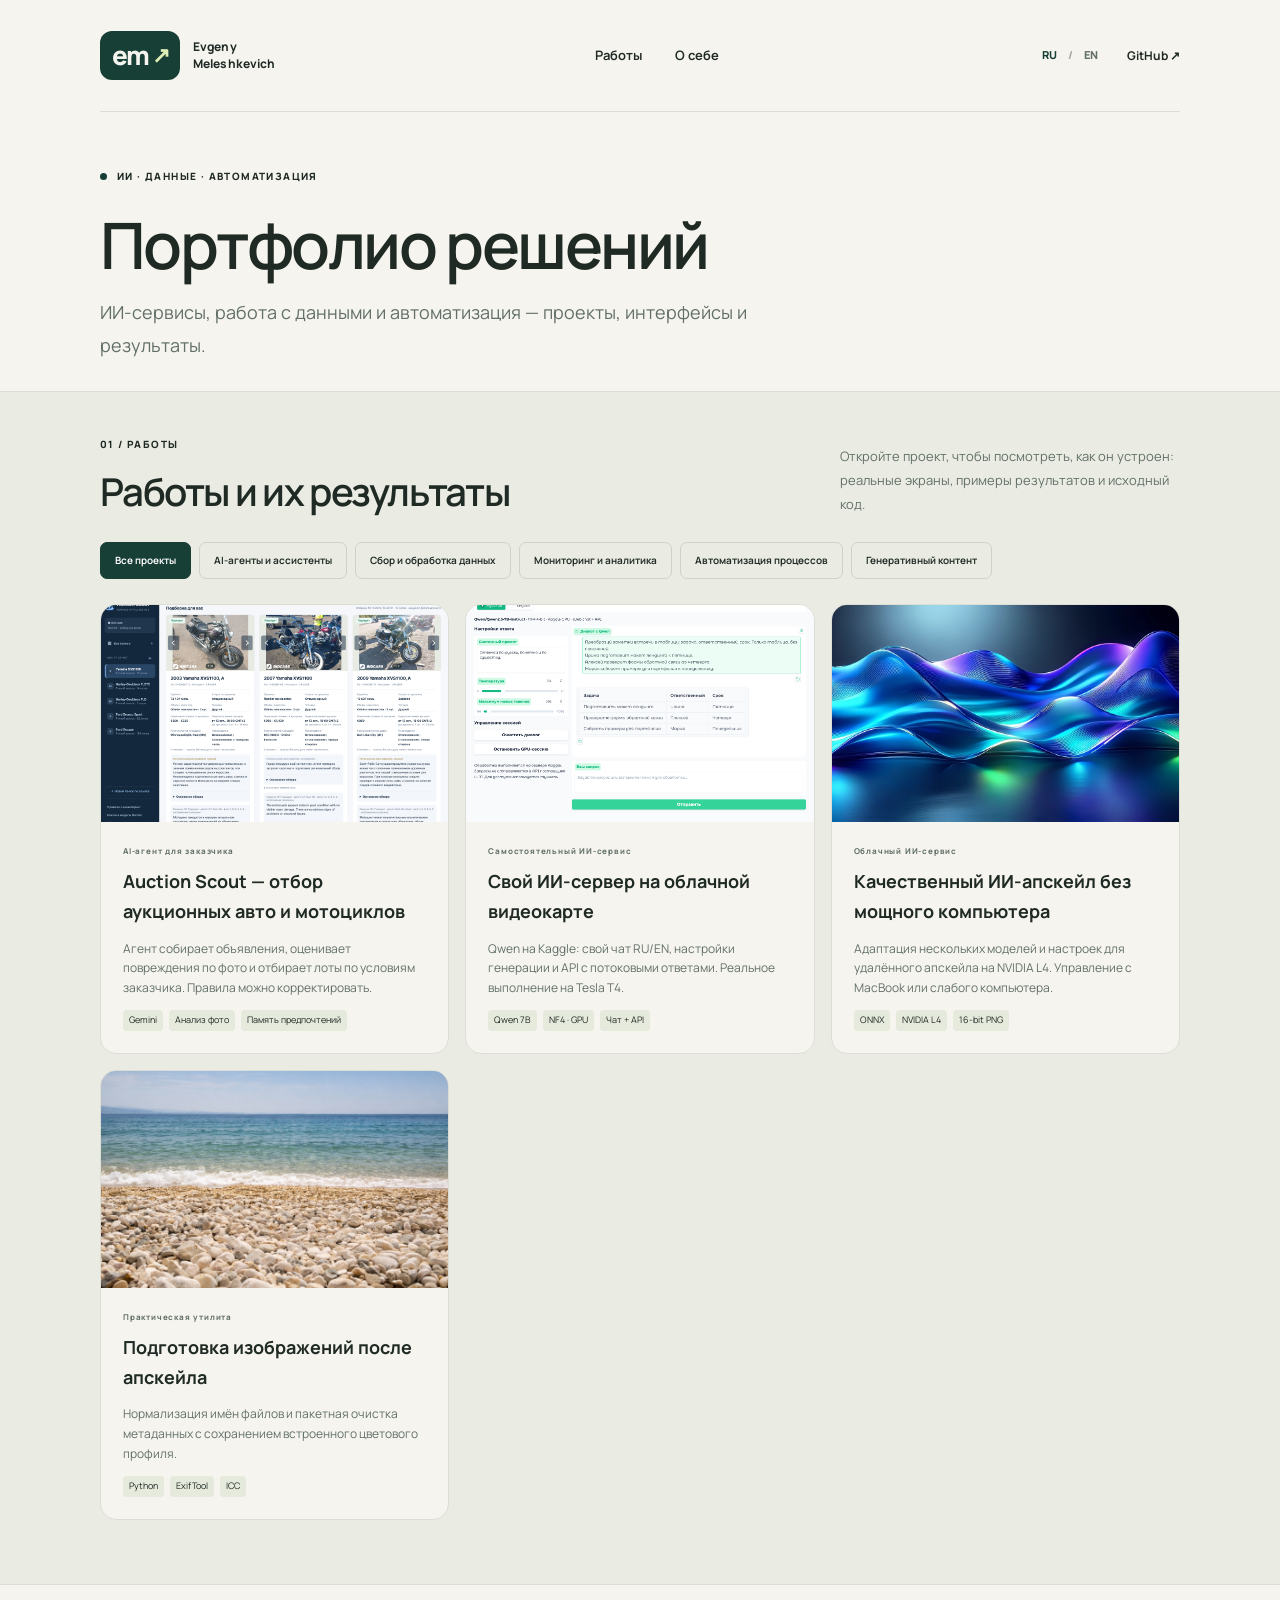
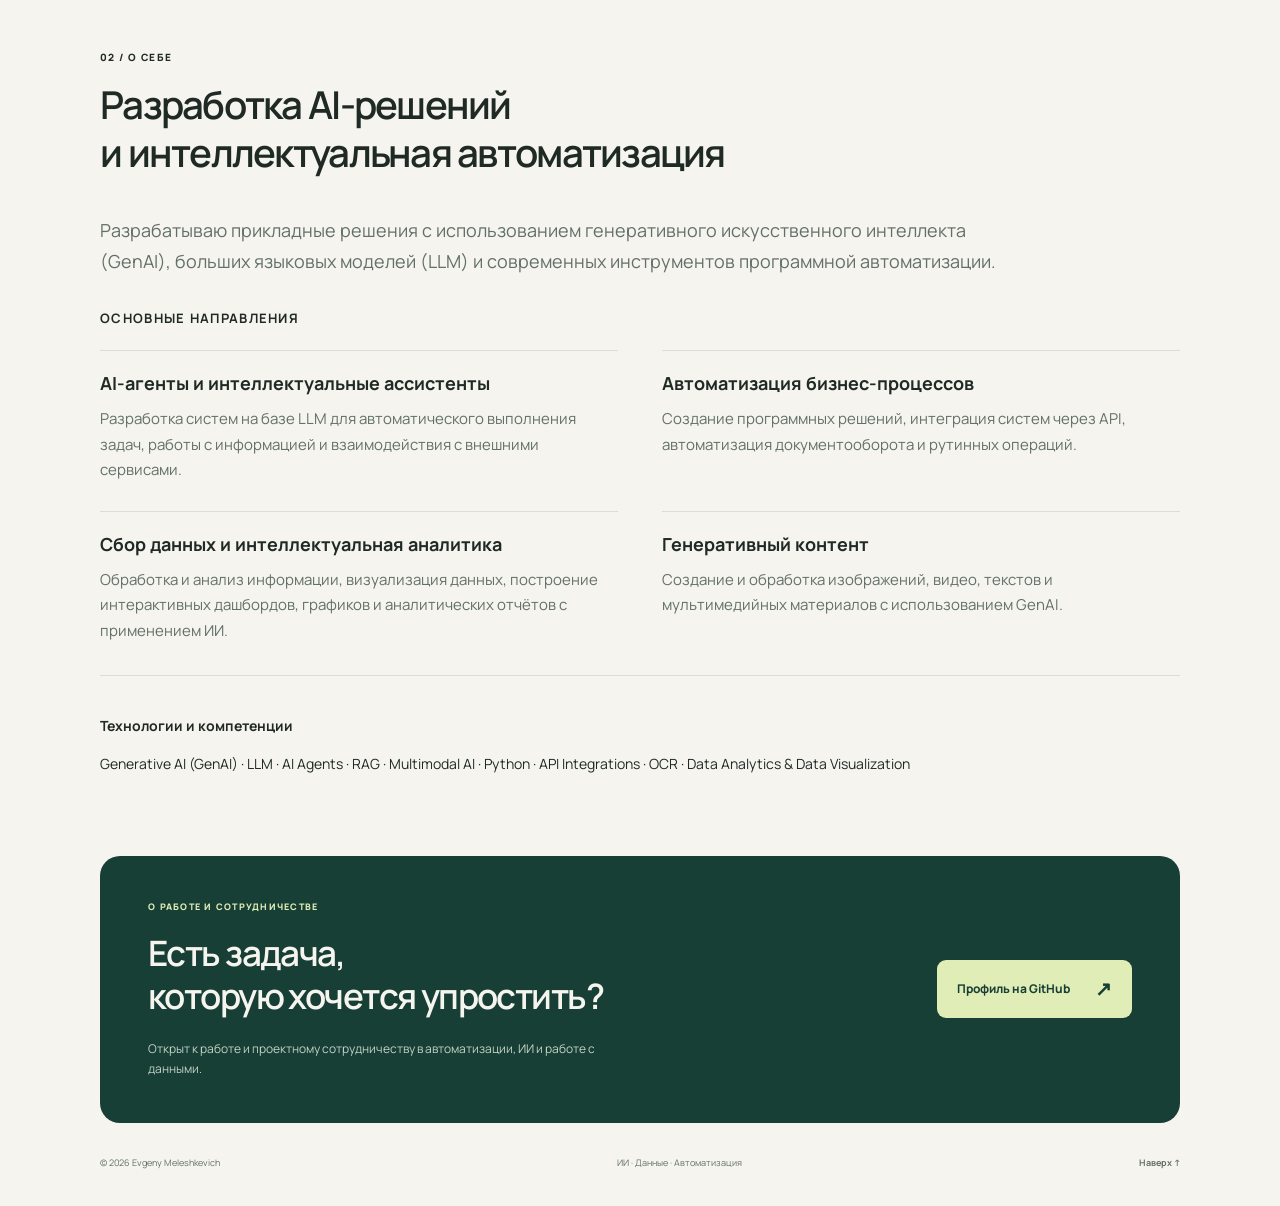
==== commit 90751c57: "Restore original screenshot proportions and layout with native 3x captures" ====
--- a/index.html
+++ b/index.html
@@ -1,5 +1,5 @@
 <!doctype html>
-<html lang="ru"><head><meta charset="utf-8"><meta name="viewport" content="width=device-width,initial-scale=1"><meta name="theme-color" content="#f5f4ef"><title>Evgeny Meleshkevich — AI, Data & Automation</title><meta name="description" content="Евгений Мелешкевич. ИИ-инструменты, сбор данных, аналитика и автоматизация рабочих процессов."><link rel="canonical" href="https://evgeny-meleshkevich.github.io/"><link rel="icon" href="assets/favicon.svg" type="image/svg+xml"><link rel="stylesheet" href="style.css"><script src="projects.js?v=20261010-hidpi" defer></script><script src="app.js?v=20261008-filters" defer></script><link rel="stylesheet" href="image-viewer.css?v=20261010"><script src="image-viewer.js?v=20261010" defer></script><link rel="stylesheet" href="themes.css?v=20261010"><script src="themes.js?v=20261010-green"></script></head>
+<html lang="ru"><head><meta charset="utf-8"><meta name="viewport" content="width=device-width,initial-scale=1"><meta name="theme-color" content="#f5f4ef"><title>Evgeny Meleshkevich — AI, Data & Automation</title><meta name="description" content="Евгений Мелешкевич. ИИ-инструменты, сбор данных, аналитика и автоматизация рабочих процессов."><link rel="canonical" href="https://evgeny-meleshkevich.github.io/"><link rel="icon" href="assets/favicon.svg" type="image/svg+xml"><link rel="stylesheet" href="style.css"><script src="projects.js?v=20261010-retina-layout" defer></script><script src="app.js?v=20261008-filters" defer></script><link rel="stylesheet" href="image-viewer.css?v=20261010"><script src="image-viewer.js?v=20261010" defer></script><link rel="stylesheet" href="themes.css?v=20261010"><script src="themes.js?v=20261010-green"></script></head>
 <body><a class="skip" href="#main" data-i18n="skip">Перейти к содержимому</a>
 <header class="header"><a class="brand" href="#" aria-label="Evgeny Meleshkevich"><span class="monogram">em<span>↗</span></span><span class="brand-name">Evgeny<br>Meleshkevich</span></a><nav aria-label="Главная навигация" id="navigation"><a href="#work" data-i18n="navWork">Работы</a><a href="#about" data-i18n="navAbout">О себе</a></nav><div class="header-actions"><div class="languages" role="group" aria-label="Язык / Language"><button type="button" data-lang="ru" aria-pressed="true">RU</button><span>/</span><button type="button" data-lang="en" aria-pressed="false">EN</button></div><a class="github-link" href="https://github.com/evgeny-meleshkevich" target="_blank" rel="noopener noreferrer">GitHub ↗</a><button class="menu-button" type="button" aria-expanded="false" aria-controls="navigation" aria-label="Открыть меню">☰</button></div></header>
 <main id="main"><section class="hero wrap work-hero"><div class="eyebrow"><span class="dot"></span><span data-i18n="eyebrow">ИИ · ДАННЫЕ · АВТОМАТИЗАЦИЯ</span></div><h1 data-i18n="portfolioHeading">Портфолио решений</h1><p class="intro" data-i18n="portfolioLead">ИИ-сервисы, работа с данными и автоматизация — проекты, интерфейсы и результаты.</p></section>
